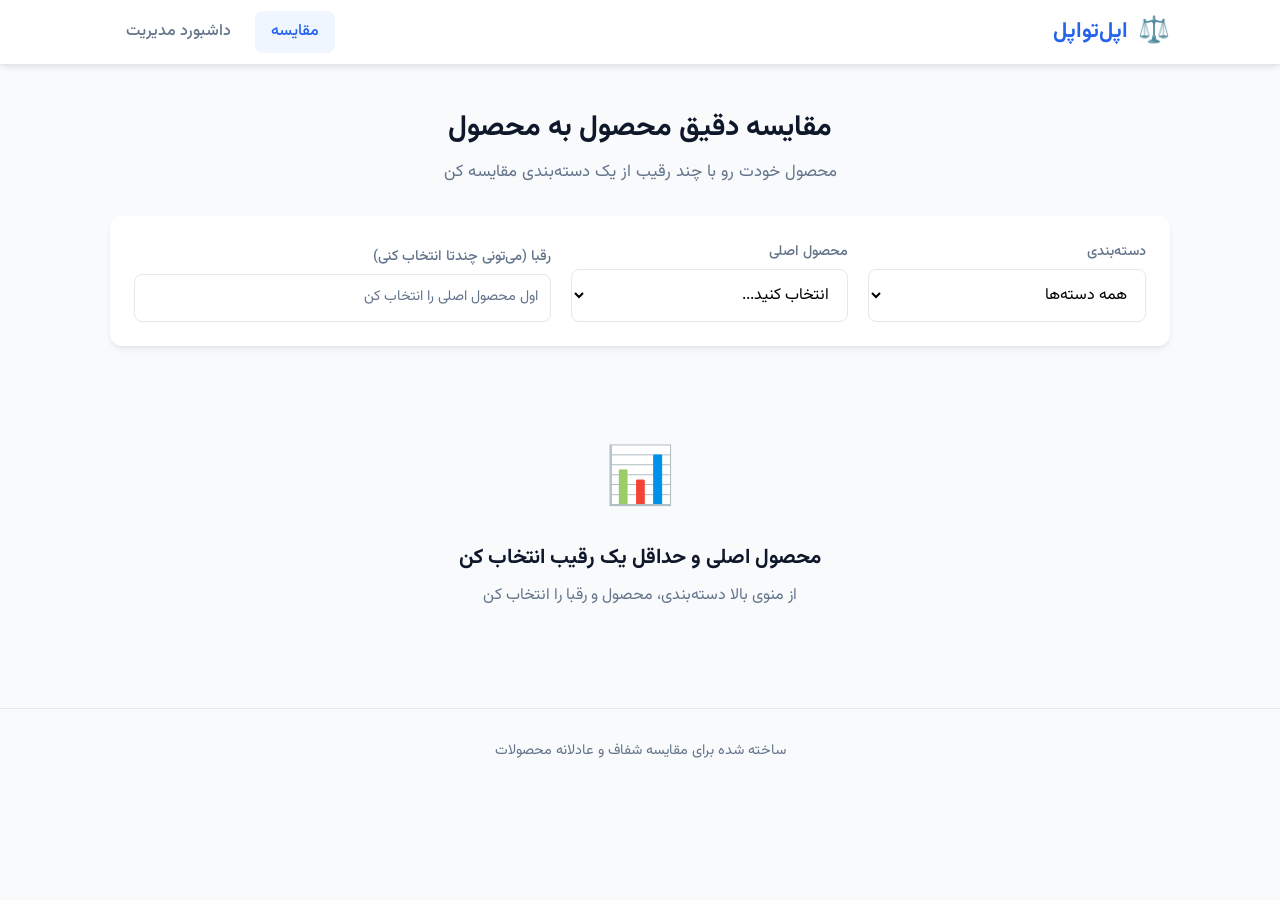
==== index.html @ bdee5540 "Add comparison table styles, login gate, print CSS" ====
<!DOCTYPE html>
<html lang="fa" dir="rtl">
<head>
  <meta charset="UTF-8">
  <meta name="viewport" content="width=device-width, initial-scale=1.0">
  <title>اپل‌تو‌اپل | مقایسه محصول به محصول</title>
  <link rel="stylesheet" href="css/style.css">
  <link rel="stylesheet" href="css/compare.css">
  <link href="https://fonts.googleapis.com/css2?family=Vazirmatn:wght@300;400;500;600;700&display=swap" rel="stylesheet">
</head>
<body>
  <header class="header">
    <div class="container">
      <div class="logo"><span class="logo-icon">⚖️</span><h1>اپل‌تو‌اپل</h1></div>
      <nav>
        <a href="index.html" class="active">مقایسه</a>
        <a href="admin.html">داشبورد مدیریت</a>
      </nav>
    </div>
  </header>
  <main class="container">
    <section class="hero">
      <h2>مقایسه دقیق محصول به محصول</h2>
      <p>محصول خودت رو با چند رقیب از یک دسته‌بندی مقایسه کن</p>
    </section>
    <section class="compare-controls">
      <div class="select-group">
        <label for="categorySelect">دسته‌بندی</label>
        <select id="categorySelect"><option value="">همه دسته‌ها</option></select>
      </div>
      <div class="select-group">
        <label for="productA">محصول اصلی</label>
        <select id="productA"><option value="">انتخاب کنید...</option></select>
      </div>
      <div class="select-group" style="flex:1.5">
        <label>رقبا (می‌تونی چندتا انتخاب کنی)</label>
        <div id="competitorsCheckboxes" class="competitors-box">
          <span class="hint">اول محصول اصلی را انتخاب کن</span>
        </div>
      </div>
    </section>
    <section id="comparisonResult" class="comparison-result hidden"></section>
    <section id="emptyState" class="empty-state">
      <div class="empty-icon">📊</div>
      <h3>محصول اصلی و حداقل یک رقیب انتخاب کن</h3>
      <p>از منوی بالا دسته‌بندی، محصول و رقبا را انتخاب کن</p>
    </section>
  </main>
  <footer class="footer"><div class="container"><p>ساخته شده برای مقایسه شفاف و عادلانه محصولات</p></div></footer>
  <script src="js/digikala.js"></script>
  <script src="js/app-part1.js"></script>
  <script src="js/app-part2.js"></script>
</body>
</html>
---- css/style.css ----
:root {
  --primary: #2563eb;
  --primary-dark: #1d4ed8;
  --success: #16a34a;
  --danger: #dc2626;
  --warning: #d97706;
  --bg: #f8fafc;
  --card: #ffffff;
  --text: #0f172a;
  --text-muted: #64748b;
  --border: #e2e8f0;
  --shadow: 0 4px 6px -1px rgb(0 0 0 / 0.07), 0 2px 4px -2px rgb(0 0 0 / 0.05);
  --radius: 12px;
}

* {
  margin: 0;
  padding: 0;
  box-sizing: border-box;
}

body {
  font-family: 'Vazirmatn', Tahoma, sans-serif;
  background: var(--bg);
  color: var(--text);
  line-height: 1.6;
  min-height: 100vh;
}

.container {
  max-width: 1100px;
  margin: 0 auto;
  padding: 0 20px;
}

/* Header */
.header {
  background: var(--card);
  border-bottom: 1px solid var(--border);
  position: sticky;
  top: 0;
  z-index: 100;
  box-shadow: var(--shadow);
}

.header .container {
  display: flex;
  align-items: center;
  justify-content: space-between;
  height: 64px;
}

.logo {
  display: flex;
  align-items: center;
  gap: 10px;
}

.logo-icon {
  font-size: 1.6rem;
}

.logo h1 {
  font-size: 1.35rem;
  font-weight: 700;
  color: var(--primary);
}

nav {
  display: flex;
  gap: 8px;
}

nav a {
  text-decoration: none;
  color: var(--text-muted);
  padding: 8px 16px;
  border-radius: 8px;
  font-weight: 500;
  transition: all 0.2s;
}

nav a:hover,
nav a.active {
  background: #eff6ff;
  color: var(--primary);
}

/* Hero */
.hero {
  text-align: center;
  padding: 40px 0 30px;
}

.hero h2 {
  font-size: 1.8rem;
  margin-bottom: 8px;
}

.hero p {
  color: var(--text-muted);
  font-size: 1.05rem;
}

/* Compare Controls */
.compare-controls {
  display: flex;
  align-items: flex-end;
  gap: 20px;
  background: var(--card);
  padding: 24px;
  border-radius: var(--radius);
  box-shadow: var(--shadow);
  margin-bottom: 30px;
  flex-wrap: wrap;
  justify-content: center;
}

.select-group {
  flex: 1;
  min-width: 220px;
}

.select-group label {
  display: block;
  font-size: 0.9rem;
  font-weight: 500;
  margin-bottom: 6px;
  color: var(--text-muted);
}

select {
  width: 100%;
  padding: 12px 14px;
  border: 1.5px solid var(--border);
  border-radius: 8px;
  font-family: inherit;
  font-size: 1rem;
  background: white;
  cursor: pointer;
  transition: border-color 0.2s;
}

select:focus {
  outline: none;
  border-color: var(--primary);
}

.vs-badge {
  background: var(--primary);
  color: white;
  font-weight: 700;
  font-size: 0.9rem;
  padding: 10px 16px;
  border-radius: 50px;
  align-self: center;
}

/* Comparison Result */
.comparison-result {
  margin-bottom: 50px;
}

.product-cards {
  display: grid;
  grid-template-columns: 1fr 1fr;
  gap: 20px;
  margin-bottom: 30px;
}

.product-card {
  background: var(--card);
  border-radius: var(--radius);
  box-shadow: var(--shadow);
  overflow: hidden;
  border: 2px solid transparent;
  transition: border-color 0.2s;
}

.product-card.winner {
  border-color: var(--success);
}

.product-card .card-header {
  padding: 20px;
  text-align: center;
  border-bottom: 1px solid var(--border);
  position: relative;
}

.product-card .card-header img {
  width: 140px;
  height: 140px;
  object-fit: contain;
  margin-bottom: 12px;
  background: #f1f5f9;
  border-radius: 8px;
}

.product-card .card-header h3 {
  font-size: 1.15rem;
  margin-bottom: 4px;
}

.product-card .price {
  color: var(--primary);
  font-weight: 700;
  font-size: 1.2rem;
}

.product-card .brand {
  color: var(--text-muted);
  font-size: 0.9rem;
}

.badge-own {
  position: absolute;
  top: 12px;
  right: 12px;
  background: var(--primary);
  color: white;
  font-size: 0.75rem;
  padding: 3px 10px;
  border-radius: 20px;
}

.badge-competitor {
  position: absolute;
  top: 12px;
  right: 12px;
  background: var(--warning);
  color: white;
  font-size: 0.75rem;
  padding: 3px 10px;
  border-radius: 20px;
}

/* Features Table */
.features-table {
  background: var(--card);
  border-radius: var(--radius);
  box-shadow: var(--shadow);
  overflow: hidden;
}

.features-table table {
  width: 100%;
  border-collapse: collapse;
}

.features-table th,
.features-table td {
  padding: 14px 18px;
  text-align: center;
  border-bottom: 1px solid var(--border);
}

.features-table th {
  background: #f1f5f9;
  font-weight: 600;
  font-size: 0.95rem;
}

.features-table td:first-child {
  text-align: right;
  font-weight: 500;
  background: #f8fafc;
  width: 30%;
}

.features-table tr:last-child td {
  border-bottom: none;
}

.features-table .better {
  background: #dcfce7;
  color: var(--success);
  font-weight: 600;
}

.features-table .worse {
  background: #fee2e2;
  color: var(--danger);
}

.features-table .equal {
  background: #f1f5f9;
}

.digikala-link {
  display: inline-block;
  margin-top: 10px;
  font-size: 0.85rem;
  color: var(--primary);
  text-decoration: none;
}

.digikala-link:hover {
  text-decoration: underline;
}

/* Empty State */
.empty-state {
  text-align: center;
  padding: 60px 20px;
  color: var(--text-muted);
}

.empty-icon {
  font-size: 3.5rem;
  margin-bottom: 16px;
}

.empty-state h3 {
  font-size: 1.3rem;
  color: var(--text);
  margin-bottom: 8px;
}

.hidden {
  display: none !important;
}

/* Footer */
.footer {
  text-align: center;
  padding: 30px 0;
  color: var(--text-muted);
  font-size: 0.9rem;
  border-top: 1px solid var(--border);
  margin-top: 40px;
}

/* Admin Page */
.admin-header {
  display: flex;
  justify-content: space-between;
  align-items: center;
  margin: 30px 0 20px;
  flex-wrap: wrap;
  gap: 12px;
}

.admin-header h2 {
  font-size: 1.5rem;
}

.btn {
  display: inline-flex;
  align-items: center;
  gap: 6px;
  padding: 10px 18px;
  border: none;
  border-radius: 8px;
  font-family: inherit;
  font-size: 0.95rem;
  font-weight: 500;
  cursor: pointer;
  transition: all 0.2s;
  text-decoration: none;
}

.btn-primary {
  background: var(--primary);
  color: white;
}

.btn-primary:hover {
  background: var(--primary-dark);
}

.btn-success {
  background: var(--success);
  color: white;
}

.btn-danger {
  background: var(--danger);
  color: white;
}

.btn-outline {
  background: white;
  border: 1.5px solid var(--border);
  color: var(--text);
}

.btn-outline:hover {
  border-color: var(--primary);
  color: var(--primary);
}

.btn-sm {
  padding: 6px 12px;
  font-size: 0.85rem;
}

/* Product List */
.product-list {
  display: grid;
  gap: 16px;
}

.product-item {
  background: var(--card);
  border-radius: var(--radius);
  box-shadow: var(--shadow);
  padding: 20px;
  display: flex;
  align-items: center;
  gap: 20px;
  flex-wrap: wrap;
}

.product-item img {
  width: 80px;
  height: 80px;
  object-fit: contain;
  background: #f1f5f9;
  border-radius: 8px;
}

.product-item .info {
  flex: 1;
  min-width: 200px;
}

.product-item .info h3 {
  font-size: 1.1rem;
  margin-bottom: 4px;
}

.product-item .info .meta {
  color: var(--text-muted);
  font-size: 0.9rem;
}

.product-item .actions {
  display: flex;
  gap: 8px;
  flex-wrap: wrap;
}

/* Modal */
.modal-overlay {
  position: fixed;
  inset: 0;
  background: rgba(15, 23, 42, 0.5);
  display: flex;
  align-items: center;
  justify-content: center;
  z-index: 200;
  padding: 20px;
  opacity: 0;
  visibility: hidden;
  transition: all 0.25s;
}

.modal-overlay.open {
  opacity: 1;
  visibility: visible;
}

.modal {
  background: var(--card);
  border-radius: var(--radius);
  width: 100%;
  max-width: 640px;
  max-height: 90vh;
  overflow-y: auto;
  box-shadow: 0 20px 40px rgba(0,0,0,0.15);
  transform: translateY(20px);
  transition: transform 0.25s;
}

.modal-overlay.open .modal {
  transform: translateY(0);
}

.modal-header {
  display: flex;
  justify-content: space-between;
  align-items: center;
  padding: 18px 24px;
  border-bottom: 1px solid var(--border);
}

.modal-header h3 {
  font-size: 1.2rem;
}

.modal-close {
  background: none;
  border: none;
  font-size: 1.5rem;
  cursor: pointer;
  color: var(--text-muted);
  line-height: 1;
}

.modal-body {
  padding: 24px;
}

.form-group {
  margin-bottom: 18px;
}

.form-group label {
  display: block;
  font-weight: 500;
  margin-bottom: 6px;
  font-size: 0.9rem;
}

.form-group input,
.form-group textarea,
.form-group select {
  width: 100%;
  padding: 10px 14px;
  border: 1.5px solid var(--border);
  border-radius: 8px;
  font-family: inherit;
  font-size: 0.95rem;
  transition: border-color 0.2s;
}

.form-group input:focus,
.form-group textarea:focus {
  outline: none;
  border-color: var(--primary);
}

.form-row {
  display: grid;
  grid-template-columns: 1fr 1fr;
  gap: 16px;
}

.features-editor {
  border: 1.5px solid var(--border);
  border-radius: 8px;
  padding: 12px;
  background: #f8fafc;
}

.feature-row {
  display: flex;
  gap: 8px;
  margin-bottom: 8px;
  align-items: center;
}

.feature-row input {
  flex: 1;
  padding: 8px 12px;
  border: 1px solid var(--border);
  border-radius: 6px;
  font-family: inherit;
}

.feature-row .btn-remove {
  background: #fee2e2;
  color: var(--danger);
  border: none;
  width: 36px;
  height: 36px;
  border-radius: 6px;
  cursor: pointer;
  font-size: 1.1rem;
}

.modal-footer {
  padding: 16px 24px;
  border-top: 1px solid var(--border);
  display: flex;
  justify-content: flex-end;
  gap: 10px;
}

/* Toast */
.toast {
  position: fixed;
  bottom: 30px;
  left: 50%;
  transform: translateX(-50%) translateY(100px);
  background: #0f172a;
  color: white;
  padding: 14px 24px;
  border-radius: 10px;
  font-size: 0.95rem;
  z-index: 300;
  opacity: 0;
  transition: all 0.3s;
  box-shadow: 0 10px 25px rgba(0,0,0,0.2);
}

.toast.show {
  transform: translateX(-50%) translateY(0);
  opacity: 1;
}

.toast.success {
  background: var(--success);
}

.toast.error {
  background: var(--danger);
}

/* Export / Import box */
.export-box {
  background: #eff6ff;
  border: 1.5px dashed var(--primary);
  border-radius: var(--radius);
  padding: 20px;
  margin-bottom: 24px;
  text-align: center;
}

.export-box p {
  margin-bottom: 12px;
  color: var(--text-muted);
  font-size: 0.95rem;
}

.export-actions {
  display: flex;
  gap: 10px;
  justify-content: center;
  flex-wrap: wrap;
}

/* Responsive */
@media (max-width: 700px) {
  .product-cards {
    grid-template-columns: 1fr;
  }

  .compare-controls {
    flex-direction: column;
    align-items: stretch;
  }

  .vs-badge {
    align-self: center;
  }

  .form-row {
    grid-template-columns: 1fr;
  }

  .product-item {
    flex-direction: column;
    text-align: center;
  }

  .product-item .actions {
    justify-content: center;
  }
}

/* Competitors multi-select box */
.competitors-box {
  background: white;
  border: 1.5px solid var(--border);
  border-radius: 8px;
  padding: 10px 12px;
  min-height: 48px;
  max-height: 160px;
  overflow-y: auto;
  display: flex;
  flex-wrap: wrap;
  gap: 8px;
  align-items: flex-start;
}

.competitors-box .hint {
  color: var(--text-muted);
  font-size: 0.9rem;
}

.competitor-chip {
  display: inline-flex;
  align-items: center;
  gap: 6px;
  background: #f1f5f9;
  border: 1px solid var(--border);
  border-radius: 20px;
  padding: 5px 12px;
  font-size: 0.85rem;
  cursor: pointer;
  transition: all 0.15s;
  user-select: none;
}

.competitor-chip:hover {
  border-color: var(--primary);
}

.competitor-chip.selected {
  background: #dbeafe;
  border-color: var(--primary);
  color: var(--primary);
  font-weight: 500;
}

.competitor-chip input {
  display: none;
}

/* Multi-column comparison */
.product-cards.multi {
  display: grid;
  gap: 16px;
}

.product-cards.multi.cols-2 { grid-template-columns: repeat(2, 1fr); }
.product-cards.multi.cols-3 { grid-template-columns: repeat(3, 1fr); }
.product-cards.multi.cols-4 { grid-template-columns: repeat(4, 1fr); }

@media (max-width: 900px) {
  .product-cards.multi.cols-3,
  .product-cards.multi.cols-4 {
    grid-template-columns: repeat(2, 1fr);
  }
}

@media (max-width: 600px) {
  .product-cards.multi {
    grid-template-columns: 1fr !important;
  }
}

.features-table th:first-child,
.features-table td:first-child {
  position: sticky;
  right: 0;
  z-index: 1;
}

.category-badge {
  display: inline-block;
  background: #f1f5f9;
  color: var(--text-muted);
  font-size: 0.75rem;
  padding: 2px 8px;
  border-radius: 12px;
  margin-top: 4px;
}
---- css/compare.css ----
/* Comparison aligned table */
.compare-toolbar{display:flex;gap:10px;flex-wrap:wrap;margin-bottom:16px}
.compare-table-wrap{overflow-x:auto;border-radius:12px;border:1px solid var(--border,#e5e7eb);background:#fff}
.compare-table{width:100%;border-collapse:collapse;min-width:640px}
.compare-table th,.compare-table td{border:1px solid var(--border,#e5e7eb);padding:10px 12px;vertical-align:top;text-align:center}
.compare-table th.feat-col,.compare-table td.feat-col{text-align:right;background:#f8fafc;font-weight:600;width:140px;min-width:120px;position:sticky;right:0;z-index:2}
.compare-table thead th.product-col{background:#fff;min-width:160px;max-width:220px}
.cmp-head{display:flex;flex-direction:column;align-items:center;gap:6px}
.cmp-img{width:100px;height:100px;object-fit:contain;border-radius:8px;background:#f9fafb}
.cmp-name{font-size:.9rem;font-weight:600;line-height:1.4}
.cmp-brand{font-size:.8rem;color:var(--text-muted,#6b7280)}
.cmp-price{font-size:1rem;font-weight:700;color:var(--primary,#2563eb)}
.cmp-updated{font-size:.72rem;color:var(--text-muted,#6b7280)}
.cmp-link{font-size:.75rem;color:var(--primary,#2563eb);text-decoration:none}
.btn-history{border:1px solid var(--border,#e5e7eb);background:#f8fafc;border-radius:6px;padding:4px 8px;font-size:.75rem;cursor:pointer;font-family:inherit}
.btn-history:hover{background:#eef2ff}
.compare-table td.better{background:#ecfdf5;color:#065f46}
.compare-table td.worse{background:#fef2f2;color:#991b1b}
.compare-table td.equal{background:#fff}
.price-history-list{list-style:none;padding:0;margin:0}
.price-history-list li{display:flex;justify-content:space-between;padding:6px 0;border-bottom:1px solid #f1f5f9;font-size:.9rem}
.ai-box{margin-top:20px;padding:16px;border-radius:12px;border:1px solid #c7d2fe;background:#eef2ff}
.ai-box.hidden{display:none}
.ai-box-header{display:flex;justify-content:space-between;align-items:center;margin-bottom:10px}
.ai-text{white-space:pre-wrap;font-family:inherit;font-size:.9rem;line-height:1.7;background:#fff;padding:12px;border-radius:8px;max-height:360px;overflow:auto}
.ai-hint{font-size:.8rem;color:var(--text-muted,#6b7280);margin-top:8px}
.login-gate{max-width:380px;margin:60px auto;padding:28px;border-radius:16px;border:1px solid var(--border,#e5e7eb);background:#fff;box-shadow:0 8px 30px rgba(0,0,0,.06)}
.login-gate h2{margin:0 0 8px}
.login-gate p{color:var(--text-muted);font-size:.9rem;margin-bottom:16px}
.login-gate input{width:100%;padding:10px 12px;border-radius:8px;border:1px solid var(--border,#e5e7eb);font-family:inherit;font-size:1rem;margin-bottom:12px}
.login-error{color:#b91c1c;font-size:.85rem;margin-bottom:8px}
@media print{
.header,.footer,.compare-controls,.hero,.compare-toolbar,.btn-history,.cmp-link,nav,.ai-hint,#btnCopyAi{display:none!important}
.compare-table-wrap{border:none;overflow:visible}
.compare-table{min-width:0}
body{background:#fff}
}
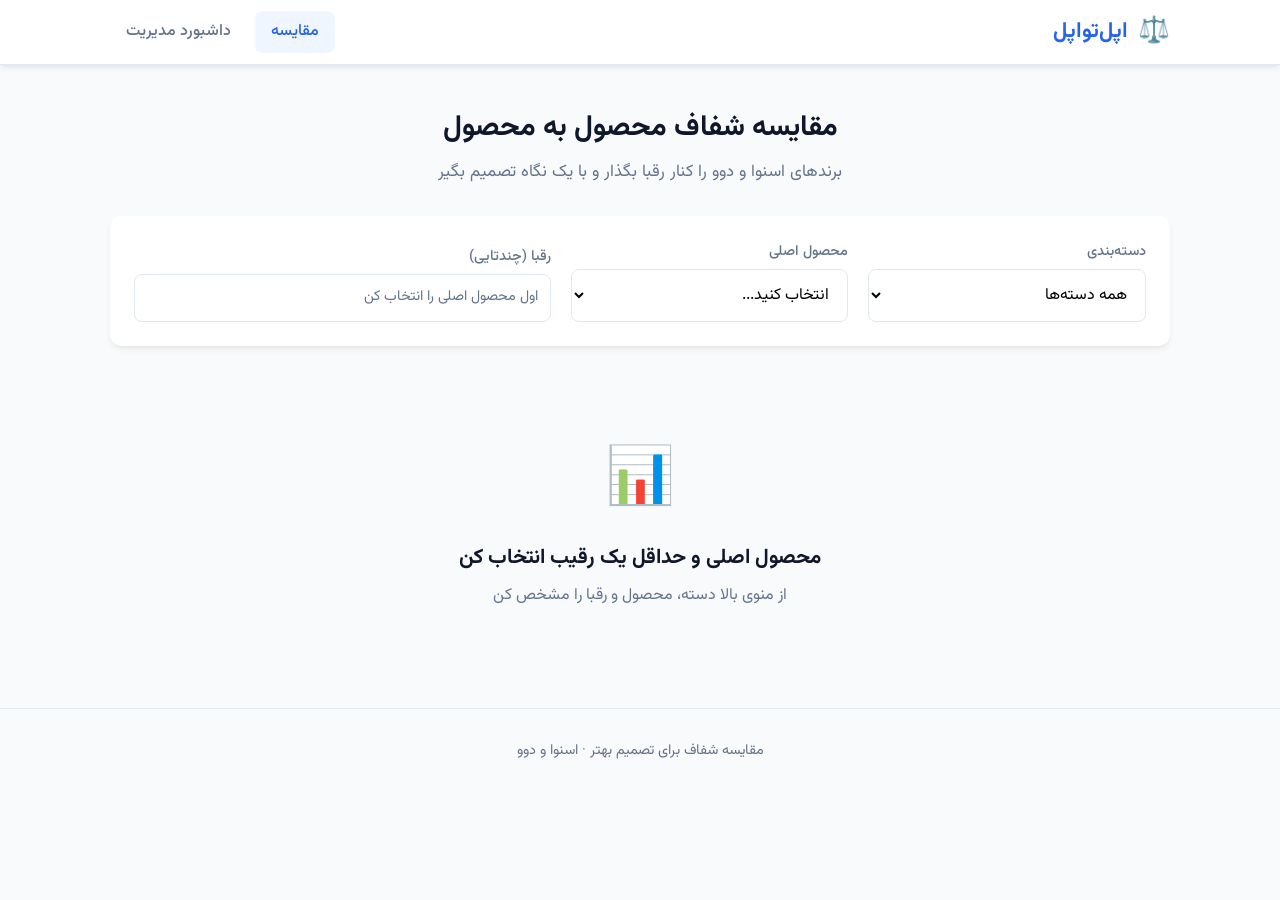
==== commit 0ffd2040: "UI/UX overhaul: remove X, equal columns, responsive, local brand supervisor for Snowa/Daewoo" ====
--- a/index.html
+++ b/index.html
@@ -20,8 +20,8 @@
   </header>
   <main class="container">
     <section class="hero">
-      <h2>مقایسه دقیق محصول به محصول</h2>
-      <p>محصول خودت رو با چند رقیب از یک دسته‌بندی مقایسه کن</p>
+      <h2>مقایسه شفاف محصول به محصول</h2>
+      <p>برندهای اسنوا و دوو را کنار رقبا بگذار و با یک نگاه تصمیم بگیر</p>
     </section>
     <section class="compare-controls">
       <div class="select-group">
@@ -33,7 +33,7 @@
         <select id="productA"><option value="">انتخاب کنید...</option></select>
       </div>
       <div class="select-group" style="flex:1.5">
-        <label>رقبا (می‌تونی چندتا انتخاب کنی)</label>
+        <label>رقبا (چندتایی)</label>
         <div id="competitorsCheckboxes" class="competitors-box">
           <span class="hint">اول محصول اصلی را انتخاب کن</span>
         </div>
@@ -43,12 +43,13 @@
     <section id="emptyState" class="empty-state">
       <div class="empty-icon">📊</div>
       <h3>محصول اصلی و حداقل یک رقیب انتخاب کن</h3>
-      <p>از منوی بالا دسته‌بندی، محصول و رقبا را انتخاب کن</p>
+      <p>از منوی بالا دسته، محصول و رقبا را مشخص کن</p>
     </section>
   </main>
-  <footer class="footer"><div class="container"><p>ساخته شده برای مقایسه شفاف و عادلانه محصولات</p></div></footer>
+  <footer class="footer"><div class="container"><p>مقایسه شفاف برای تصمیم بهتر · اسنوا و دوو</p></div></footer>
   <script src="js/digikala.js"></script>
   <script src="js/app-part1.js"></script>
+  <script src="js/ai.js"></script>
   <script src="js/app-part2.js"></script>
 </body>
 </html>
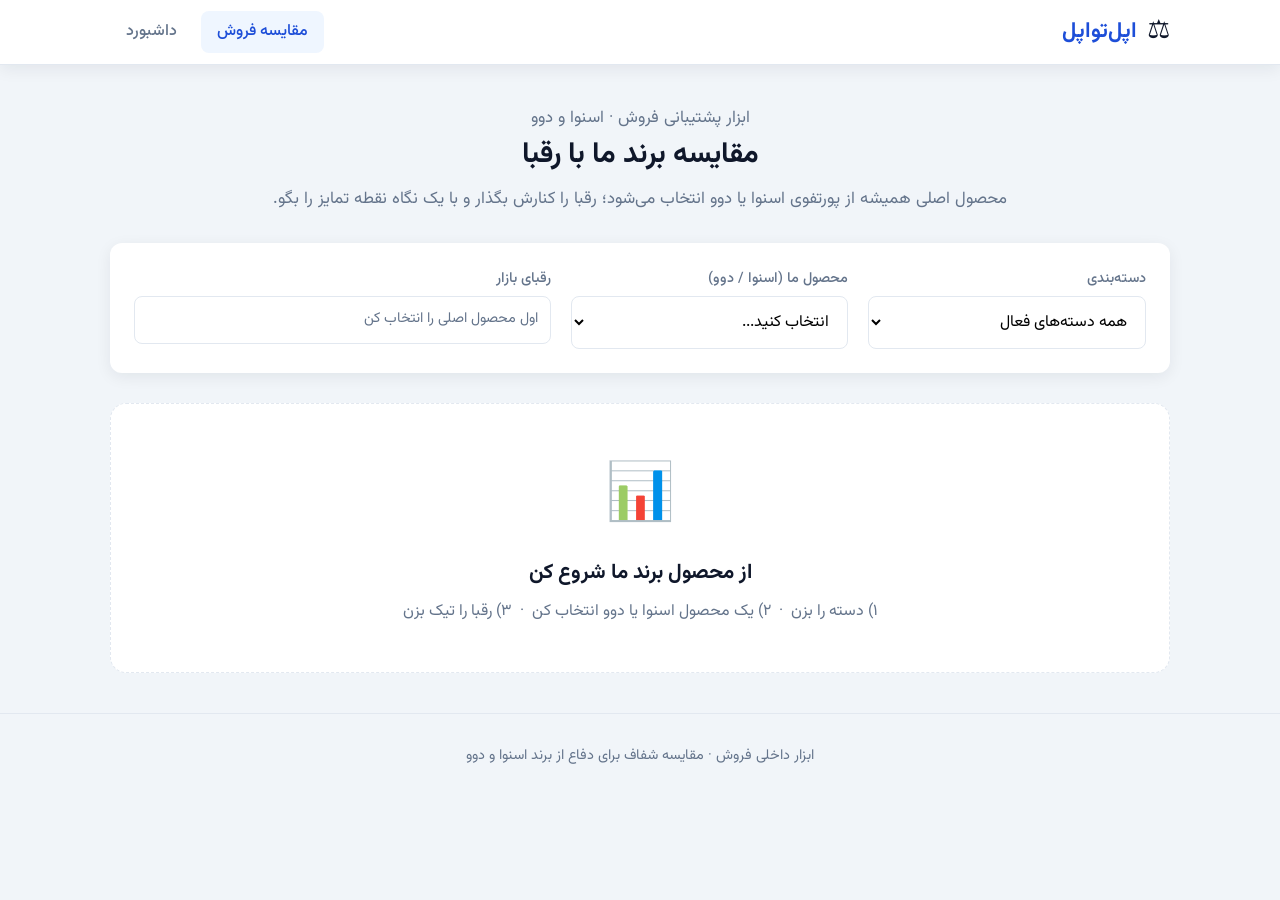
==== commit 19df6e9e: "Business path: own brands only as main, battle sales view, price freshness KPI" ====
--- a/index.html
+++ b/index.html
@@ -3,50 +3,58 @@
 <head>
   <meta charset="UTF-8">
   <meta name="viewport" content="width=device-width, initial-scale=1.0">
-  <title>اپل‌تو‌اپل | مقایسه محصول به محصول</title>
+  <title>اپل‌تو‌اپل | ابزار فروش اسنوا و دوو</title>
   <link rel="stylesheet" href="css/style.css">
   <link rel="stylesheet" href="css/compare.css">
-  <link href="https://fonts.googleapis.com/css2?family=Vazirmatn:wght@300;400;500;600;700&display=swap" rel="stylesheet">
+  <link href="https://fonts.googleapis.com/css2?family=Vazirmatn:wght@300;400;500;600;700;800&display=swap" rel="stylesheet">
 </head>
 <body>
   <header class="header">
     <div class="container">
       <div class="logo"><span class="logo-icon">⚖️</span><h1>اپل‌تو‌اپل</h1></div>
       <nav>
-        <a href="index.html" class="active">مقایسه</a>
-        <a href="admin.html">داشبورد مدیریت</a>
+        <a href="index.html" class="active">مقایسه فروش</a>
+        <a href="admin.html">داشبورد</a>
       </nav>
     </div>
   </header>
   <main class="container">
-    <section class="hero">
-      <h2>مقایسه شفاف محصول به محصول</h2>
-      <p>برندهای اسنوا و دوو را کنار رقبا بگذار و با یک نگاه تصمیم بگیر</p>
+    <section class="hero hero-sales">
+      <p class="hero-eyebrow">ابزار پشتیبانی فروش · اسنوا و دوو</p>
+      <h2>مقایسه برند ما با رقبا</h2>
+      <p>محصول اصلی همیشه از پورتفوی اسنوا یا دوو انتخاب می‌شود؛ رقبا را کنارش بگذار و با یک نگاه نقطه تمایز را بگو.</p>
     </section>
+
+    <div id="freshnessBar" class="freshness-bar" hidden>
+      <span id="freshnessText">آخرین به‌روزرسانی قیمت: —</span>
+      <span class="freshness-hint">قبل از جلسه فروش، از داشبورد قیمت‌ها را تازه کنید.</span>
+    </div>
+
     <section class="compare-controls">
       <div class="select-group">
         <label for="categorySelect">دسته‌بندی</label>
-        <select id="categorySelect"><option value="">همه دسته‌ها</option></select>
+        <select id="categorySelect"><option value="">همه دسته‌های فعال</option></select>
       </div>
       <div class="select-group">
-        <label for="productA">محصول اصلی</label>
+        <label for="productA">محصول ما (اسنوا / دوو)</label>
         <select id="productA"><option value="">انتخاب کنید...</option></select>
       </div>
       <div class="select-group" style="flex:1.5">
-        <label>رقبا (چندتایی)</label>
+        <label>رقبای بازار <span id="compCountBadge" class="comp-count" hidden></span></label>
         <div id="competitorsCheckboxes" class="competitors-box">
-          <span class="hint">اول محصول اصلی را انتخاب کن</span>
+          <span class="hint">اول محصول ما را انتخاب کن</span>
         </div>
       </div>
     </section>
+
     <section id="comparisonResult" class="comparison-result hidden"></section>
     <section id="emptyState" class="empty-state">
       <div class="empty-icon">📊</div>
-      <h3>محصول اصلی و حداقل یک رقیب انتخاب کن</h3>
-      <p>از منوی بالا دسته، محصول و رقبا را مشخص کن</p>
+      <h3>از محصول برند ما شروع کن</h3>
+      <p>۱) دسته را بزن &nbsp;·&nbsp; ۲) یک محصول اسنوا یا دوو انتخاب کن &nbsp;·&nbsp; ۳) رقبا را تیک بزن</p>
     </section>
   </main>
-  <footer class="footer"><div class="container"><p>مقایسه شفاف برای تصمیم بهتر · اسنوا و دوو</p></div></footer>
+  <footer class="footer"><div class="container"><p>ابزار داخلی فروش · مقایسه شفاف برای دفاع از برند اسنوا و دوو</p></div></footer>
   <script src="js/digikala.js"></script>
   <script src="js/app-part1.js"></script>
   <script src="js/ai.js"></script>
--- a/css/style.css
+++ b/css/style.css
@@ -1,750 +1,480 @@
 :root {
-  --primary: #2563eb;
-  --primary-dark: #1d4ed8;
-  --success: #16a34a;
+  /* Brand */
+  --primary: #1d4ed8;
+  --primary-dark: #1e3a8a;
+  --primary-soft: #eff6ff;
+  --accent: #0d9488;
+  --success: #059669;
   --danger: #dc2626;
   --warning: #d97706;
-  --bg: #f8fafc;
+
+  /* Surfaces */
+  --bg: #f1f5f9;
+  --bg-elevated: #ffffff;
   --card: #ffffff;
   --text: #0f172a;
+  --text-secondary: #334155;
   --text-muted: #64748b;
   --border: #e2e8f0;
-  --shadow: 0 4px 6px -1px rgb(0 0 0 / 0.07), 0 2px 4px -2px rgb(0 0 0 / 0.05);
+  --border-strong: #cbd5e1;
+
+  /* Elevation */
+  --shadow-sm: 0 1px 2px rgb(15 23 42 / 0.05);
+  --shadow: 0 4px 16px rgb(15 23 42 / 0.07);
+  --shadow-lg: 0 20px 50px rgb(15 23 42 / 0.12);
+
+  /* Shape & type */
+  --radius-sm: 8px;
   --radius: 12px;
-}
-
-* {
-  margin: 0;
-  padding: 0;
-  box-sizing: border-box;
-}
+  --radius-lg: 16px;
+  --radius-xl: 20px;
+  --font: 'Vazirmatn', Tahoma, system-ui, sans-serif;
+
+  /* Spacing scale */
+  --space-1: 4px;
+  --space-2: 8px;
+  --space-3: 12px;
+  --space-4: 16px;
+  --space-5: 24px;
+  --space-6: 32px;
+  --space-7: 48px;
+}
+
+* { margin: 0; padding: 0; box-sizing: border-box; }
 
 body {
-  font-family: 'Vazirmatn', Tahoma, sans-serif;
+  font-family: var(--font);
   background: var(--bg);
   color: var(--text);
   line-height: 1.6;
   min-height: 100vh;
 }
 
-.container {
-  max-width: 1100px;
-  margin: 0 auto;
-  padding: 0 20px;
-}
-
-/* Header */
+.container { max-width: 1100px; margin: 0 auto; padding: 0 20px; }
+@media (min-width: 1400px) { .container { max-width: 1280px; } }
+
 .header {
   background: var(--card);
   border-bottom: 1px solid var(--border);
-  position: sticky;
-  top: 0;
-  z-index: 100;
+  position: sticky; top: 0; z-index: 100;
   box-shadow: var(--shadow);
 }
-
 .header .container {
-  display: flex;
+  display: flex; align-items: center; justify-content: space-between; height: 64px;
+}
+.logo { display: flex; align-items: center; gap: 10px; }
+.logo-icon { font-size: 1.6rem; }
+.logo h1 { font-size: 1.35rem; font-weight: 700; color: var(--primary); }
+nav { display: flex; gap: 8px; }
+nav a {
+  text-decoration: none; color: var(--text-muted);
+  padding: 8px 16px; border-radius: 8px; font-weight: 500; transition: all 0.2s;
+}
+nav a:hover, nav a.active { background: #eff6ff; color: var(--primary); }
+
+.hero { text-align: center; padding: 40px 0 30px; }
+.hero h2 { font-size: 1.8rem; margin-bottom: 8px; }
+.hero p { color: var(--text-muted); font-size: 1.05rem; }
+
+.compare-controls {
+  display: flex; align-items: flex-end; gap: 20px;
+  background: var(--card); padding: 24px; border-radius: var(--radius);
+  box-shadow: var(--shadow); margin-bottom: 30px; flex-wrap: wrap; justify-content: center;
+}
+.select-group { flex: 1; min-width: 220px; }
+.select-group label {
+  display: block; font-size: 0.9rem; font-weight: 500; margin-bottom: 6px; color: var(--text-muted);
+}
+select {
+  width: 100%; padding: 12px 14px; border: 1.5px solid var(--border);
+  border-radius: 8px; font-family: inherit; font-size: 1rem; background: white; cursor: pointer;
+}
+select:focus { outline: none; border-color: var(--primary); }
+
+.comparison-result { margin-bottom: 50px; }
+.empty-state {
+  text-align: center; padding: 48px 20px; color: var(--text-muted);
+  background: #fff; border: 1px dashed var(--border); border-radius: 16px; margin-bottom: 40px;
+}
+.empty-icon { font-size: 3.5rem; margin-bottom: 16px; }
+.empty-state h3 { font-size: 1.3rem; color: var(--text); margin-bottom: 8px; }
+.hidden { display: none !important; }
+.footer {
+  text-align: center; padding: 30px 0; color: var(--text-muted); font-size: 0.9rem;
+  border-top: 1px solid var(--border); margin-top: 40px;
+}
+
+.admin-header {
+  display: flex; justify-content: space-between; align-items: center;
+  margin: 30px 0 20px; flex-wrap: wrap; gap: 12px;
+}
+.admin-header h2 { font-size: 1.5rem; }
+
+.btn {
+  display: inline-flex; align-items: center; gap: 6px; padding: 10px 18px;
+  border: none; border-radius: 8px; font-family: inherit; font-size: 0.95rem;
+  font-weight: 500; cursor: pointer; transition: all 0.2s; text-decoration: none;
+}
+.btn-primary { background: var(--primary); color: white; }
+.btn-primary:hover { background: var(--primary-dark); }
+.btn-success { background: var(--success); color: white; }
+.btn-danger { background: var(--danger); color: white; }
+.btn-outline { background: white; border: 1.5px solid var(--border); color: var(--text); }
+.btn-outline:hover { border-color: var(--primary); color: var(--primary); }
+.btn-sm { padding: 6px 12px; font-size: 0.85rem; }
+
+.product-list { display: grid; gap: 16px; }
+.product-item {
+  background: var(--card); border-radius: var(--radius); box-shadow: var(--shadow);
+  padding: 20px; display: flex; align-items: center; gap: 20px; flex-wrap: wrap;
+}
+.product-item img {
+  width: 80px; height: 80px; object-fit: contain; background: #f1f5f9; border-radius: 8px;
+}
+.product-item .info { flex: 1; min-width: 200px; }
+.product-item .info h3 { font-size: 1.1rem; margin-bottom: 4px; }
+.product-item .info .meta { color: var(--text-muted); font-size: 0.9rem; }
+.product-item .actions { display: flex; gap: 8px; flex-wrap: wrap; }
+
+.modal-overlay {
+  position: fixed; inset: 0; background: rgba(15, 23, 42, 0.5);
+  display: flex; align-items: center; justify-content: center; z-index: 200;
+  padding: 20px; opacity: 0; visibility: hidden; transition: all 0.25s;
+}
+.modal-overlay.open { opacity: 1; visibility: visible; }
+.modal {
+  background: var(--card); border-radius: var(--radius); width: 100%; max-width: 640px;
+  max-height: 90vh; overflow-y: auto; box-shadow: 0 20px 40px rgba(0,0,0,0.15);
+  transform: translateY(20px); transition: transform 0.25s;
+}
+.modal-overlay.open .modal { transform: translateY(0); }
+.modal-header {
+  display: flex; justify-content: space-between; align-items: center;
+  padding: 18px 24px; border-bottom: 1px solid var(--border);
+}
+.modal-header h3 { font-size: 1.2rem; }
+.modal-close {
+  background: none; border: none; font-size: 1.5rem; cursor: pointer; color: var(--text-muted); line-height: 1;
+}
+.modal-body { padding: 24px; }
+.form-group { margin-bottom: 18px; }
+.form-group label { display: block; font-weight: 500; margin-bottom: 6px; font-size: 0.9rem; }
+.form-group input, .form-group textarea, .form-group select {
+  width: 100%; padding: 10px 14px; border: 1.5px solid var(--border);
+  border-radius: 8px; font-family: inherit; font-size: 0.95rem;
+}
+.form-group input:focus, .form-group textarea:focus { outline: none; border-color: var(--primary); }
+.form-row { display: grid; grid-template-columns: 1fr 1fr; gap: 16px; }
+.features-editor {
+  border: 1.5px solid var(--border); border-radius: 8px; padding: 12px; background: #f8fafc;
+}
+.feature-row { display: flex; gap: 8px; margin-bottom: 8px; align-items: center; }
+.feature-row input {
+  flex: 1; padding: 8px 12px; border: 1px solid var(--border); border-radius: 6px; font-family: inherit;
+}
+.feature-row .btn-remove {
+  background: #fee2e2; color: var(--danger); border: none; width: 36px; height: 36px;
+  border-radius: 6px; cursor: pointer; font-size: 1.1rem;
+}
+.modal-footer {
+  padding: 16px 24px; border-top: 1px solid var(--border);
+  display: flex; justify-content: flex-end; gap: 10px;
+}
+
+.toast {
+  position: fixed; bottom: 30px; left: 50%; transform: translateX(-50%) translateY(100px);
+  background: #0f172a; color: white; padding: 14px 24px; border-radius: 10px;
+  font-size: 0.95rem; z-index: 300; opacity: 0; transition: all 0.3s;
+  box-shadow: 0 10px 25px rgba(0,0,0,0.2);
+}
+.toast.show { transform: translateX(-50%) translateY(0); opacity: 1; }
+.toast.success { background: var(--success); }
+.toast.error { background: var(--danger); }
+
+.export-box {
+  background: #eff6ff; border: 1.5px dashed var(--primary); border-radius: var(--radius);
+  padding: 20px; margin-bottom: 24px; text-align: center;
+}
+.export-box p { margin-bottom: 12px; color: var(--text-muted); font-size: 0.95rem; }
+.export-actions { display: flex; gap: 10px; justify-content: center; flex-wrap: wrap; }
+
+.competitors-box {
+  background: white; border: 1.5px solid var(--border); border-radius: 8px;
+  padding: 10px 12px; min-height: 48px; max-height: 160px; overflow-y: auto;
+  display: flex; flex-wrap: wrap; gap: 8px; align-items: flex-start;
+}
+.competitors-box .hint { color: var(--text-muted); font-size: 0.9rem; }
+.competitor-chip {
+  display: inline-flex; align-items: center; gap: 6px; background: #f1f5f9;
+  border: 1px solid var(--border); border-radius: 20px; padding: 5px 12px;
+  font-size: 0.85rem; cursor: pointer; transition: all 0.15s; user-select: none;
+}
+.competitor-chip:hover { border-color: var(--primary); }
+.competitor-chip.selected {
+  background: #dbeafe; border-color: var(--primary); color: var(--primary); font-weight: 500;
+}
+.competitor-chip input { display: none; }
+
+.category-manager {
+  background: var(--card); border-radius: var(--radius); box-shadow: var(--shadow);
+  padding: 18px 20px; margin-bottom: 24px; border: 1px solid var(--border);
+}
+.cat-manager-header {
+  display: flex; justify-content: space-between; align-items: center;
+  gap: 12px; flex-wrap: wrap; margin-bottom: 6px;
+}
+.cat-manager-header h3 { font-size: 1.1rem; margin: 0; }
+.cat-manager-hint { font-size: 0.85rem; color: var(--text-muted); margin-bottom: 14px; }
+.category-list { display: flex; flex-direction: column; gap: 8px; }
+.category-row {
+  display: flex; justify-content: space-between; align-items: center;
+  gap: 12px; flex-wrap: wrap; padding: 10px 12px; background: #f8fafc;
+  border: 1px solid var(--border); border-radius: 10px;
+}
+.category-row-info { display: flex; align-items: center; gap: 10px; flex-wrap: wrap; }
+.category-row-name { font-weight: 600; }
+.category-row-count {
+  font-size: 0.8rem; color: var(--text-muted); background: #e2e8f0;
+  padding: 2px 8px; border-radius: 999px;
+}
+.category-row-actions { display: flex; gap: 8px; flex-wrap: wrap; }
+.category-row.is-disabled {
+  opacity: 0.72; background: #f1f5f9; border-style: dashed;
+}
+.category-row-badge {
+  font-size: 0.72rem; padding: 2px 8px; border-radius: 999px;
+  background: #fee2e2; color: #991b1b; font-weight: 600;
+}
+.category-row-badge.active { background: #dcfce7; color: #166534; }
+
+@media (max-width: 700px) {
+  .compare-controls { flex-direction: column; align-items: stretch; }
+  .form-row { grid-template-columns: 1fr; }
+  .product-item { flex-direction: column; text-align: center; }
+  .product-item .actions { justify-content: center; }
+}
+
+/* ========== P0: Design tokens helpers ========== */
+.btn-block { width: 100%; justify-content: center; }
+.btn-lg { padding: 14px 20px; font-size: 1rem; font-weight: 600; border-radius: var(--radius); }
+.btn-ghost {
+  background: transparent;
+  border: 1px solid transparent;
+  color: var(--text-muted);
+}
+.btn-ghost:hover {
+  background: var(--primary-soft);
+  color: var(--primary);
+}
+.btn:disabled {
+  opacity: 0.65;
+  cursor: not-allowed;
+}
+
+.inline-field {
+  display: flex;
+  gap: 8px;
   align-items: center;
-  justify-content: space-between;
-  height: 64px;
-}
-
-.logo {
-  display: flex;
+}
+.inline-field select,
+.inline-field input { flex: 1; }
+
+.admin-lead {
+  margin: 4px 0 0;
+  font-size: 0.9rem;
+  color: var(--text-muted);
+  font-weight: 400;
+}
+.admin-header-actions {
+  display: flex;
+  gap: 8px;
+  flex-wrap: wrap;
   align-items: center;
-  gap: 10px;
-}
-
-.logo-icon {
-  font-size: 1.6rem;
-}
-
-.logo h1 {
-  font-size: 1.35rem;
-  font-weight: 700;
-  color: var(--primary);
-}
-
-nav {
-  display: flex;
-  gap: 8px;
-}
-
-nav a {
+}
+
+/* ========== P0: Admin lock — hide chrome before login ========== */
+body.admin-locked .admin-header-nav {
+  display: none !important;
+}
+body.admin-locked {
+  overflow: hidden;
+}
+body.admin-authed .login-screen {
+  display: none !important;
+}
+
+/* ========== P0: Login screen ========== */
+.login-screen {
+  position: relative;
+  min-height: 100vh;
+  display: flex;
+  align-items: center;
+  justify-content: center;
+  padding: var(--space-5);
+  isolation: isolate;
+}
+
+.login-bg {
+  position: absolute;
+  inset: 0;
+  z-index: -1;
+  background:
+    radial-gradient(ellipse 80% 60% at 20% 10%, #dbeafe 0%, transparent 55%),
+    radial-gradient(ellipse 70% 50% at 90% 90%, #ccfbf1 0%, transparent 50%),
+    linear-gradient(165deg, #f8fafc 0%, #eef2ff 45%, #f1f5f9 100%);
+}
+.login-bg::after {
+  content: '';
+  position: absolute;
+  inset: 0;
+  background-image: url("data:image/svg+xml,%3Csvg width='60' height='60' viewBox='0 0 60 60' xmlns='http://www.w3.org/2000/svg'%3E%3Cg fill='none' fill-rule='evenodd'%3E%3Cg fill='%2394a3b8' fill-opacity='0.06'%3E%3Cpath d='M36 34v-4h-2v4h-4v2h4v4h2v-4h4v-2h-4zm0-30V0h-2v4h-4v2h4v4h2V6h4V4h-4zM6 34v-4H4v4H0v2h4v4h2v-4h4v-2H6zM6 4V0H4v4H0v2h4v4h2V6h4V4H6z'/%3E%3C/g%3E%3C/g%3E%3C/svg%3E");
+  opacity: 0.9;
+}
+
+.login-shell {
+  width: 100%;
+  max-width: 420px;
+  display: flex;
+  flex-direction: column;
+  gap: var(--space-4);
+}
+
+.login-back {
+  align-self: flex-start;
+  font-size: 0.875rem;
+  color: var(--text-muted);
   text-decoration: none;
-  color: var(--text-muted);
-  padding: 8px 16px;
-  border-radius: 8px;
   font-weight: 500;
-  transition: all 0.2s;
-}
-
-nav a:hover,
-nav a.active {
-  background: #eff6ff;
-  color: var(--primary);
-}
-
-/* Hero */
-.hero {
+  padding: 6px 0;
+  transition: color 0.15s;
+}
+.login-back:hover { color: var(--primary); }
+
+.login-card {
+  background: var(--card);
+  border: 1px solid rgb(226 232 240 / 0.9);
+  border-radius: var(--radius-xl);
+  box-shadow: var(--shadow-lg);
+  padding: var(--space-6) var(--space-5);
+  animation: loginIn 0.45s ease-out;
+}
+
+@keyframes loginIn {
+  from { opacity: 0; transform: translateY(12px); }
+  to { opacity: 1; transform: translateY(0); }
+}
+
+.login-brand {
   text-align: center;
-  padding: 40px 0 30px;
-}
-
-.hero h2 {
-  font-size: 1.8rem;
+  margin-bottom: var(--space-5);
+}
+.login-logo {
+  width: 56px;
+  height: 56px;
+  margin: 0 auto 12px;
+  display: flex;
+  align-items: center;
+  justify-content: center;
+  font-size: 1.75rem;
+  background: linear-gradient(145deg, var(--primary-soft), #e0e7ff);
+  border-radius: 16px;
+  box-shadow: var(--shadow-sm);
+}
+.login-brand h1 {
+  font-size: 1.5rem;
+  font-weight: 800;
+  color: var(--text);
+  letter-spacing: -0.02em;
+  margin: 0 0 6px;
+}
+.login-subtitle {
+  margin: 0;
+  font-size: 0.95rem;
+  color: var(--text-muted);
+}
+
+.login-alert {
+  background: #fef2f2;
+  color: #991b1b;
+  border: 1px solid #fecaca;
+  border-radius: var(--radius-sm);
+  padding: 10px 14px;
+  font-size: 0.875rem;
+  margin-bottom: var(--space-4);
+  font-weight: 500;
+}
+.login-alert[hidden] { display: none !important; }
+
+.login-form .field {
+  margin-bottom: var(--space-5);
+}
+.login-form .field label {
+  display: block;
+  font-size: 0.875rem;
+  font-weight: 600;
+  color: var(--text-secondary);
   margin-bottom: 8px;
 }
-
-.hero p {
-  color: var(--text-muted);
-  font-size: 1.05rem;
-}
-
-/* Compare Controls */
-.compare-controls {
-  display: flex;
-  align-items: flex-end;
-  gap: 20px;
-  background: var(--card);
-  padding: 24px;
+.field-input {
+  position: relative;
+  display: flex;
+  align-items: center;
+}
+.field-input input {
+  width: 100%;
+  padding: 14px 48px 14px 14px;
+  border: 1.5px solid var(--border);
   border-radius: var(--radius);
-  box-shadow: var(--shadow);
-  margin-bottom: 30px;
-  flex-wrap: wrap;
-  justify-content: center;
-}
-
-.select-group {
-  flex: 1;
-  min-width: 220px;
-}
-
-.select-group label {
-  display: block;
-  font-size: 0.9rem;
-  font-weight: 500;
-  margin-bottom: 6px;
-  color: var(--text-muted);
-}
-
-select {
-  width: 100%;
-  padding: 12px 14px;
-  border: 1.5px solid var(--border);
-  border-radius: 8px;
   font-family: inherit;
   font-size: 1rem;
-  background: white;
-  cursor: pointer;
-  transition: border-color 0.2s;
-}
-
-select:focus {
+  background: #fff;
+  transition: border-color 0.15s, box-shadow 0.15s;
+}
+.field-input input:focus {
   outline: none;
   border-color: var(--primary);
-}
-
-.vs-badge {
-  background: var(--primary);
-  color: white;
-  font-weight: 700;
-  font-size: 0.9rem;
-  padding: 10px 16px;
-  border-radius: 50px;
-  align-self: center;
-}
-
-/* Comparison Result */
-.comparison-result {
-  margin-bottom: 50px;
-}
-
-.product-cards {
-  display: grid;
-  grid-template-columns: 1fr 1fr;
-  gap: 20px;
-  margin-bottom: 30px;
-}
-
-.product-card {
-  background: var(--card);
-  border-radius: var(--radius);
-  box-shadow: var(--shadow);
-  overflow: hidden;
-  border: 2px solid transparent;
-  transition: border-color 0.2s;
-}
-
-.product-card.winner {
-  border-color: var(--success);
-}
-
-.product-card .card-header {
-  padding: 20px;
-  text-align: center;
-  border-bottom: 1px solid var(--border);
-  position: relative;
-}
-
-.product-card .card-header img {
-  width: 140px;
-  height: 140px;
-  object-fit: contain;
-  margin-bottom: 12px;
-  background: #f1f5f9;
-  border-radius: 8px;
-}
-
-.product-card .card-header h3 {
-  font-size: 1.15rem;
-  margin-bottom: 4px;
-}
-
-.product-card .price {
-  color: var(--primary);
-  font-weight: 700;
-  font-size: 1.2rem;
-}
-
-.product-card .brand {
-  color: var(--text-muted);
-  font-size: 0.9rem;
-}
-
-.badge-own {
+  box-shadow: 0 0 0 4px rgb(29 78 216 / 0.12);
+}
+.field-toggle {
   position: absolute;
-  top: 12px;
-  right: 12px;
-  background: var(--primary);
-  color: white;
-  font-size: 0.75rem;
-  padding: 3px 10px;
-  border-radius: 20px;
-}
-
-.badge-competitor {
-  position: absolute;
-  top: 12px;
-  right: 12px;
-  background: var(--warning);
-  color: white;
-  font-size: 0.75rem;
-  padding: 3px 10px;
-  border-radius: 20px;
-}
-
-/* Features Table */
-.features-table {
-  background: var(--card);
-  border-radius: var(--radius);
-  box-shadow: var(--shadow);
-  overflow: hidden;
-}
-
-.features-table table {
-  width: 100%;
-  border-collapse: collapse;
-}
-
-.features-table th,
-.features-table td {
-  padding: 14px 18px;
-  text-align: center;
-  border-bottom: 1px solid var(--border);
-}
-
-.features-table th {
-  background: #f1f5f9;
-  font-weight: 600;
-  font-size: 0.95rem;
-}
-
-.features-table td:first-child {
-  text-align: right;
-  font-weight: 500;
-  background: #f8fafc;
-  width: 30%;
-}
-
-.features-table tr:last-child td {
-  border-bottom: none;
-}
-
-.features-table .better {
-  background: #dcfce7;
-  color: var(--success);
-  font-weight: 600;
-}
-
-.features-table .worse {
-  background: #fee2e2;
-  color: var(--danger);
-}
-
-.features-table .equal {
-  background: #f1f5f9;
-}
-
-.digikala-link {
-  display: inline-block;
-  margin-top: 10px;
-  font-size: 0.85rem;
-  color: var(--primary);
-  text-decoration: none;
-}
-
-.digikala-link:hover {
-  text-decoration: underline;
-}
-
-/* Empty State */
-.empty-state {
-  text-align: center;
-  padding: 60px 20px;
-  color: var(--text-muted);
-}
-
-.empty-icon {
-  font-size: 3.5rem;
-  margin-bottom: 16px;
-}
-
-.empty-state h3 {
-  font-size: 1.3rem;
-  color: var(--text);
-  margin-bottom: 8px;
-}
-
-.hidden {
-  display: none !important;
-}
-
-/* Footer */
-.footer {
-  text-align: center;
-  padding: 30px 0;
-  color: var(--text-muted);
-  font-size: 0.9rem;
-  border-top: 1px solid var(--border);
-  margin-top: 40px;
-}
-
-/* Admin Page */
-.admin-header {
-  display: flex;
-  justify-content: space-between;
-  align-items: center;
-  margin: 30px 0 20px;
-  flex-wrap: wrap;
-  gap: 12px;
-}
-
-.admin-header h2 {
-  font-size: 1.5rem;
-}
-
-.btn {
-  display: inline-flex;
-  align-items: center;
-  gap: 6px;
-  padding: 10px 18px;
+  left: 8px;
+  top: 50%;
+  transform: translateY(-50%);
   border: none;
-  border-radius: 8px;
-  font-family: inherit;
-  font-size: 0.95rem;
-  font-weight: 500;
-  cursor: pointer;
-  transition: all 0.2s;
-  text-decoration: none;
-}
-
-.btn-primary {
-  background: var(--primary);
-  color: white;
-}
-
-.btn-primary:hover {
-  background: var(--primary-dark);
-}
-
-.btn-success {
-  background: var(--success);
-  color: white;
-}
-
-.btn-danger {
-  background: var(--danger);
-  color: white;
-}
-
-.btn-outline {
-  background: white;
-  border: 1.5px solid var(--border);
-  color: var(--text);
-}
-
-.btn-outline:hover {
-  border-color: var(--primary);
-  color: var(--primary);
-}
-
-.btn-sm {
-  padding: 6px 12px;
-  font-size: 0.85rem;
-}
-
-/* Product List */
-.product-list {
-  display: grid;
-  gap: 16px;
-}
-
-.product-item {
-  background: var(--card);
-  border-radius: var(--radius);
-  box-shadow: var(--shadow);
-  padding: 20px;
-  display: flex;
-  align-items: center;
-  gap: 20px;
-  flex-wrap: wrap;
-}
-
-.product-item img {
-  width: 80px;
-  height: 80px;
-  object-fit: contain;
-  background: #f1f5f9;
-  border-radius: 8px;
-}
-
-.product-item .info {
-  flex: 1;
-  min-width: 200px;
-}
-
-.product-item .info h3 {
-  font-size: 1.1rem;
-  margin-bottom: 4px;
-}
-
-.product-item .info .meta {
-  color: var(--text-muted);
-  font-size: 0.9rem;
-}
-
-.product-item .actions {
-  display: flex;
-  gap: 8px;
-  flex-wrap: wrap;
-}
-
-/* Modal */
-.modal-overlay {
-  position: fixed;
-  inset: 0;
-  background: rgba(15, 23, 42, 0.5);
-  display: flex;
-  align-items: center;
-  justify-content: center;
-  z-index: 200;
-  padding: 20px;
-  opacity: 0;
-  visibility: hidden;
-  transition: all 0.25s;
-}
-
-.modal-overlay.open {
-  opacity: 1;
-  visibility: visible;
-}
-
-.modal {
-  background: var(--card);
-  border-radius: var(--radius);
-  width: 100%;
-  max-width: 640px;
-  max-height: 90vh;
-  overflow-y: auto;
-  box-shadow: 0 20px 40px rgba(0,0,0,0.15);
-  transform: translateY(20px);
-  transition: transform 0.25s;
-}
-
-.modal-overlay.open .modal {
-  transform: translateY(0);
-}
-
-.modal-header {
-  display: flex;
-  justify-content: space-between;
-  align-items: center;
-  padding: 18px 24px;
-  border-bottom: 1px solid var(--border);
-}
-
-.modal-header h3 {
-  font-size: 1.2rem;
-}
-
-.modal-close {
-  background: none;
-  border: none;
-  font-size: 1.5rem;
-  cursor: pointer;
-  color: var(--text-muted);
-  line-height: 1;
-}
-
-.modal-body {
-  padding: 24px;
-}
-
-.form-group {
-  margin-bottom: 18px;
-}
-
-.form-group label {
-  display: block;
-  font-weight: 500;
-  margin-bottom: 6px;
-  font-size: 0.9rem;
-}
-
-.form-group input,
-.form-group textarea,
-.form-group select {
-  width: 100%;
-  padding: 10px 14px;
-  border: 1.5px solid var(--border);
-  border-radius: 8px;
-  font-family: inherit;
-  font-size: 0.95rem;
-  transition: border-color 0.2s;
-}
-
-.form-group input:focus,
-.form-group textarea:focus {
-  outline: none;
-  border-color: var(--primary);
-}
-
-.form-row {
-  display: grid;
-  grid-template-columns: 1fr 1fr;
-  gap: 16px;
-}
-
-.features-editor {
-  border: 1.5px solid var(--border);
-  border-radius: 8px;
-  padding: 12px;
-  background: #f8fafc;
-}
-
-.feature-row {
-  display: flex;
-  gap: 8px;
-  margin-bottom: 8px;
-  align-items: center;
-}
-
-.feature-row input {
-  flex: 1;
-  padding: 8px 12px;
-  border: 1px solid var(--border);
-  border-radius: 6px;
-  font-family: inherit;
-}
-
-.feature-row .btn-remove {
-  background: #fee2e2;
-  color: var(--danger);
-  border: none;
-  width: 36px;
-  height: 36px;
-  border-radius: 6px;
+  background: transparent;
   cursor: pointer;
   font-size: 1.1rem;
-}
-
-.modal-footer {
-  padding: 16px 24px;
-  border-top: 1px solid var(--border);
-  display: flex;
-  justify-content: flex-end;
-  gap: 10px;
-}
-
-/* Toast */
-.toast {
-  position: fixed;
-  bottom: 30px;
-  left: 50%;
-  transform: translateX(-50%) translateY(100px);
-  background: #0f172a;
-  color: white;
-  padding: 14px 24px;
-  border-radius: 10px;
-  font-size: 0.95rem;
-  z-index: 300;
-  opacity: 0;
-  transition: all 0.3s;
-  box-shadow: 0 10px 25px rgba(0,0,0,0.2);
-}
-
-.toast.show {
-  transform: translateX(-50%) translateY(0);
-  opacity: 1;
-}
-
-.toast.success {
-  background: var(--success);
-}
-
-.toast.error {
-  background: var(--danger);
-}
-
-/* Export / Import box */
-.export-box {
-  background: #eff6ff;
-  border: 1.5px dashed var(--primary);
-  border-radius: var(--radius);
-  padding: 20px;
-  margin-bottom: 24px;
+  padding: 6px 8px;
+  border-radius: 6px;
+  line-height: 1;
+  opacity: 0.7;
+}
+.field-toggle:hover { opacity: 1; background: #f1f5f9; }
+
+.login-hint {
+  margin: var(--space-4) 0 0;
+  font-size: 0.78rem;
+  color: var(--text-muted);
   text-align: center;
-}
-
-.export-box p {
-  margin-bottom: 12px;
-  color: var(--text-muted);
-  font-size: 0.95rem;
-}
-
-.export-actions {
-  display: flex;
-  gap: 10px;
-  justify-content: center;
-  flex-wrap: wrap;
-}
-
-/* Responsive */
-@media (max-width: 700px) {
-  .product-cards {
-    grid-template-columns: 1fr;
-  }
-
-  .compare-controls {
-    flex-direction: column;
-    align-items: stretch;
-  }
-
-  .vs-badge {
-    align-self: center;
-  }
-
-  .form-row {
-    grid-template-columns: 1fr;
-  }
-
-  .product-item {
-    flex-direction: column;
-    text-align: center;
-  }
-
-  .product-item .actions {
-    justify-content: center;
-  }
-}
-
-/* Competitors multi-select box */
-.competitors-box {
-  background: white;
-  border: 1.5px solid var(--border);
-  border-radius: 8px;
-  padding: 10px 12px;
-  min-height: 48px;
-  max-height: 160px;
-  overflow-y: auto;
-  display: flex;
-  flex-wrap: wrap;
-  gap: 8px;
-  align-items: flex-start;
-}
-
-.competitors-box .hint {
-  color: var(--text-muted);
-  font-size: 0.9rem;
-}
-
-.competitor-chip {
-  display: inline-flex;
-  align-items: center;
-  gap: 6px;
-  background: #f1f5f9;
-  border: 1px solid var(--border);
-  border-radius: 20px;
-  padding: 5px 12px;
-  font-size: 0.85rem;
-  cursor: pointer;
-  transition: all 0.15s;
-  user-select: none;
-}
-
-.competitor-chip:hover {
-  border-color: var(--primary);
-}
-
-.competitor-chip.selected {
-  background: #dbeafe;
-  border-color: var(--primary);
-  color: var(--primary);
-  font-weight: 500;
-}
-
-.competitor-chip input {
-  display: none;
-}
-
-/* Multi-column comparison */
-.product-cards.multi {
-  display: grid;
-  gap: 16px;
-}
-
-.product-cards.multi.cols-2 { grid-template-columns: repeat(2, 1fr); }
-.product-cards.multi.cols-3 { grid-template-columns: repeat(3, 1fr); }
-.product-cards.multi.cols-4 { grid-template-columns: repeat(4, 1fr); }
-
-@media (max-width: 900px) {
-  .product-cards.multi.cols-3,
-  .product-cards.multi.cols-4 {
-    grid-template-columns: repeat(2, 1fr);
-  }
-}
-
-@media (max-width: 600px) {
-  .product-cards.multi {
-    grid-template-columns: 1fr !important;
-  }
-}
-
-.features-table th:first-child,
-.features-table td:first-child {
-  position: sticky;
-  right: 0;
-  z-index: 1;
-}
-
-.category-badge {
-  display: inline-block;
-  background: #f1f5f9;
-  color: var(--text-muted);
-  font-size: 0.75rem;
-  padding: 2px 8px;
-  border-radius: 12px;
-  margin-top: 4px;
-}
+  line-height: 1.5;
+}
+
+.login-footer {
+  text-align: center;
+  font-size: 0.8rem;
+  color: var(--text-muted);
+  margin: 0;
+}
+
+.logo-mark {
+  font-size: 1.5rem;
+  line-height: 1;
+}
+.admin-main {
+  padding-bottom: var(--space-7);
+}
+
+@media (max-width: 480px) {
+  .login-card { padding: var(--space-5) var(--space-4); }
+  .login-brand h1 { font-size: 1.35rem; }
+}
--- a/css/compare.css
+++ b/css/compare.css
@@ -1,37 +1,290 @@
-/* Comparison aligned table */
-.compare-toolbar{display:flex;gap:10px;flex-wrap:wrap;margin-bottom:16px}
-.compare-table-wrap{overflow-x:auto;border-radius:12px;border:1px solid var(--border,#e5e7eb);background:#fff}
-.compare-table{width:100%;border-collapse:collapse;min-width:640px}
-.compare-table th,.compare-table td{border:1px solid var(--border,#e5e7eb);padding:10px 12px;vertical-align:top;text-align:center}
-.compare-table th.feat-col,.compare-table td.feat-col{text-align:right;background:#f8fafc;font-weight:600;width:140px;min-width:120px;position:sticky;right:0;z-index:2}
-.compare-table thead th.product-col{background:#fff;min-width:160px;max-width:220px}
-.cmp-head{display:flex;flex-direction:column;align-items:center;gap:6px}
-.cmp-img{width:100px;height:100px;object-fit:contain;border-radius:8px;background:#f9fafb}
-.cmp-name{font-size:.9rem;font-weight:600;line-height:1.4}
-.cmp-brand{font-size:.8rem;color:var(--text-muted,#6b7280)}
-.cmp-price{font-size:1rem;font-weight:700;color:var(--primary,#2563eb)}
-.cmp-updated{font-size:.72rem;color:var(--text-muted,#6b7280)}
-.cmp-link{font-size:.75rem;color:var(--primary,#2563eb);text-decoration:none}
-.btn-history{border:1px solid var(--border,#e5e7eb);background:#f8fafc;border-radius:6px;padding:4px 8px;font-size:.75rem;cursor:pointer;font-family:inherit}
-.btn-history:hover{background:#eef2ff}
-.compare-table td.better{background:#ecfdf5;color:#065f46}
-.compare-table td.worse{background:#fef2f2;color:#991b1b}
-.compare-table td.equal{background:#fff}
-.price-history-list{list-style:none;padding:0;margin:0}
-.price-history-list li{display:flex;justify-content:space-between;padding:6px 0;border-bottom:1px solid #f1f5f9;font-size:.9rem}
-.ai-box{margin-top:20px;padding:16px;border-radius:12px;border:1px solid #c7d2fe;background:#eef2ff}
-.ai-box.hidden{display:none}
-.ai-box-header{display:flex;justify-content:space-between;align-items:center;margin-bottom:10px}
-.ai-text{white-space:pre-wrap;font-family:inherit;font-size:.9rem;line-height:1.7;background:#fff;padding:12px;border-radius:8px;max-height:360px;overflow:auto}
-.ai-hint{font-size:.8rem;color:var(--text-muted,#6b7280);margin-top:8px}
-.login-gate{max-width:380px;margin:60px auto;padding:28px;border-radius:16px;border:1px solid var(--border,#e5e7eb);background:#fff;box-shadow:0 8px 30px rgba(0,0,0,.06)}
-.login-gate h2{margin:0 0 8px}
-.login-gate p{color:var(--text-muted);font-size:.9rem;margin-bottom:16px}
-.login-gate input{width:100%;padding:10px 12px;border-radius:8px;border:1px solid var(--border,#e5e7eb);font-family:inherit;font-size:1rem;margin-bottom:12px}
-.login-error{color:#b91c1c;font-size:.85rem;margin-bottom:8px}
-@media print{
-.header,.footer,.compare-controls,.hero,.compare-toolbar,.btn-history,.cmp-link,nav,.ai-hint,#btnCopyAi{display:none!important}
-.compare-table-wrap{border:none;overflow:visible}
-.compare-table{min-width:0}
-body{background:#fff}
-}
+/* ===== Comparison layout — responsive, equal columns ===== */
+:root {
+  --cmp-feat-w: 132px;
+  --cmp-radius: 14px;
+  --cmp-gap: 12px;
+}
+
+.compare-toolbar {
+  display: flex;
+  gap: 10px;
+  flex-wrap: wrap;
+  margin-bottom: 14px;
+  align-items: center;
+  justify-content: space-between;
+}
+.compare-toolbar .left,
+.compare-toolbar .right {
+  display: flex;
+  gap: 8px;
+  flex-wrap: wrap;
+  align-items: center;
+}
+.compare-meta {
+  font-size: 0.85rem;
+  color: var(--text-muted, #64748b);
+}
+
+.compare-table-wrap {
+  overflow-x: auto;
+  -webkit-overflow-scrolling: touch;
+  border-radius: var(--cmp-radius);
+  border: 1px solid var(--border, #e2e8f0);
+  background: #fff;
+  box-shadow: 0 1px 3px rgb(0 0 0 / 0.04);
+}
+
+.compare-table {
+  width: 100%;
+  border-collapse: separate;
+  border-spacing: 0;
+  table-layout: fixed;
+  min-width: 0;
+}
+
+.compare-table th,
+.compare-table td {
+  border-bottom: 1px solid var(--border, #e2e8f0);
+  border-left: 1px solid var(--border, #e2e8f0);
+  padding: 12px 10px;
+  vertical-align: top;
+  text-align: center;
+  word-break: break-word;
+  overflow-wrap: anywhere;
+}
+
+.compare-table th:last-child,
+.compare-table td:last-child {
+  border-left: none;
+}
+
+.compare-table th.feat-col,
+.compare-table td.feat-col {
+  text-align: right;
+  background: #f8fafc;
+  font-weight: 600;
+  width: var(--cmp-feat-w);
+  min-width: 100px;
+  max-width: 160px;
+  position: sticky;
+  right: 0;
+  z-index: 3;
+  border-left: 1px solid var(--border, #e2e8f0);
+  box-shadow: -4px 0 8px -4px rgb(0 0 0 / 0.06);
+}
+
+.compare-table thead th {
+  background: #fff;
+  position: sticky;
+  top: 0;
+  z-index: 2;
+}
+.compare-table thead th.feat-col {
+  z-index: 4;
+  background: #f1f5f9;
+}
+
+.compare-table thead th.product-col {
+  width: calc((100% - var(--cmp-feat-w)) / var(--product-cols, 2));
+  min-width: 140px;
+  vertical-align: top;
+  padding-top: 14px;
+  padding-bottom: 14px;
+}
+
+.cmp-head {
+  display: flex;
+  flex-direction: column;
+  align-items: center;
+  gap: 6px;
+  position: relative;
+  padding-top: 4px;
+}
+.cmp-remove {
+  position: absolute;
+  top: -6px;
+  left: 0;
+  width: 28px;
+  height: 28px;
+  border: none;
+  border-radius: 50%;
+  background: #fee2e2;
+  color: #b91c1c;
+  font-size: 1.1rem;
+  line-height: 1;
+  cursor: pointer;
+  display: flex;
+  align-items: center;
+  justify-content: center;
+  transition: background 0.15s, transform 0.15s;
+  z-index: 1;
+}
+.cmp-remove:hover {
+  background: #fecaca;
+  transform: scale(1.08);
+}
+.cmp-img-wrap {
+  width: 96px;
+  height: 96px;
+  border-radius: 12px;
+  background: #f8fafc;
+  border: 1px solid #f1f5f9;
+  display: flex;
+  align-items: center;
+  justify-content: center;
+  overflow: hidden;
+}
+.cmp-img {
+  max-width: 88px;
+  max-height: 88px;
+  object-fit: contain;
+}
+.cmp-name {
+  font-size: 0.88rem;
+  font-weight: 600;
+  line-height: 1.45;
+  max-width: 100%;
+}
+.cmp-brand {
+  font-size: 0.78rem;
+  color: var(--text-muted, #64748b);
+}
+.cmp-brand.ours {
+  color: #1d4ed8;
+  font-weight: 600;
+  background: #eff6ff;
+  padding: 2px 8px;
+  border-radius: 999px;
+}
+.cmp-price {
+  font-size: 0.95rem;
+  font-weight: 700;
+  color: var(--primary, #2563eb);
+}
+.cmp-updated {
+  font-size: 0.7rem;
+  color: var(--text-muted, #64748b);
+}
+.cmp-link {
+  font-size: 0.72rem;
+  color: var(--primary, #2563eb);
+  text-decoration: none;
+}
+.cmp-link:hover { text-decoration: underline; }
+.btn-history {
+  border: 1px solid var(--border, #e2e8f0);
+  background: #f8fafc;
+  border-radius: 8px;
+  padding: 4px 10px;
+  font-size: 0.72rem;
+  cursor: pointer;
+  font-family: inherit;
+}
+.btn-history:hover { background: #eef2ff; }
+
+.compare-table td.better { background: #ecfdf5; color: #065f46; font-weight: 500; }
+.compare-table td.worse { background: #fef2f2; color: #991b1b; }
+.compare-table td.equal { background: #fff; }
+.compare-table tbody tr:hover td.feat-col { background: #eef2ff; }
+
+.price-history-list { list-style: none; padding: 0; margin: 0; }
+.price-history-list li {
+  display: flex;
+  justify-content: space-between;
+  padding: 6px 0;
+  border-bottom: 1px solid #f1f5f9;
+  font-size: 0.9rem;
+}
+
+.ai-box {
+  margin-top: 18px;
+  padding: 18px;
+  border-radius: var(--cmp-radius);
+  border: 1px solid #bfdbfe;
+  background: linear-gradient(180deg, #eff6ff 0%, #f8fafc 100%);
+}
+.ai-box.hidden { display: none; }
+.ai-box-header {
+  display: flex;
+  justify-content: space-between;
+  align-items: center;
+  margin-bottom: 12px;
+  gap: 10px;
+  flex-wrap: wrap;
+}
+.ai-badge {
+  display: inline-flex;
+  align-items: center;
+  gap: 6px;
+  font-size: 0.75rem;
+  background: #dbeafe;
+  color: #1e40af;
+  padding: 3px 10px;
+  border-radius: 999px;
+  font-weight: 600;
+}
+.ai-text {
+  white-space: pre-wrap;
+  font-family: inherit;
+  font-size: 0.92rem;
+  line-height: 1.85;
+  background: #fff;
+  padding: 14px 16px;
+  border-radius: 10px;
+  border: 1px solid #e2e8f0;
+  max-height: 480px;
+  overflow: auto;
+}
+.ai-hint {
+  font-size: 0.8rem;
+  color: var(--text-muted, #64748b);
+  margin-top: 10px;
+}
+
+.compare-controls { align-items: stretch; }
+.competitors-box { min-height: 48px; max-height: 140px; }
+
+@media (max-width: 900px) {
+  :root { --cmp-feat-w: 110px; }
+  .compare-table thead th.product-col { min-width: 130px; }
+  .cmp-img-wrap { width: 80px; height: 80px; }
+  .cmp-img { max-width: 72px; max-height: 72px; }
+  .cmp-name { font-size: 0.82rem; }
+  .hero h2 { font-size: 1.4rem; }
+}
+
+@media (max-width: 640px) {
+  :root { --cmp-feat-w: 92px; }
+  .compare-controls { flex-direction: column; gap: 12px; }
+  .select-group { min-width: 0; width: 100%; }
+  .compare-table th,
+  .compare-table td { padding: 8px 6px; font-size: 0.82rem; }
+  .compare-table thead th.product-col { min-width: 120px; }
+  .cmp-img-wrap { width: 64px; height: 64px; }
+  .cmp-img { max-width: 56px; max-height: 56px; }
+  .cmp-remove { width: 24px; height: 24px; font-size: 0.95rem; top: -4px; }
+  .cmp-price { font-size: 0.85rem; }
+  .hero { padding: 24px 0 16px; }
+  .hero h2 { font-size: 1.2rem; }
+  .hero p { font-size: 0.92rem; }
+  .header .container { height: auto; min-height: 56px; padding: 10px 16px; flex-wrap: wrap; gap: 8px; }
+  .logo h1 { font-size: 1.1rem; }
+  nav a { padding: 6px 10px; font-size: 0.85rem; }
+  .ai-text { font-size: 0.85rem; padding: 12px; }
+}
+
+@media (min-width: 1400px) {
+  .container { max-width: 1280px; }
+  .compare-table thead th.product-col { min-width: 180px; }
+  .cmp-img-wrap { width: 110px; height: 110px; }
+  .cmp-img { max-width: 100px; max-height: 100px; }
+  .cmp-name { font-size: 0.95rem; }
+}
+
+@media print {
+  .header, .footer, .compare-controls, .hero, .compare-toolbar,
+  .btn-history, .cmp-link, .cmp-remove, nav, .ai-hint { display: none !important; }
+  .compare-table-wrap { border: none; overflow: visible; box-shadow: none; }
+  .compare-table { min-width: 0; }
+  body { background: #fff; }
+}
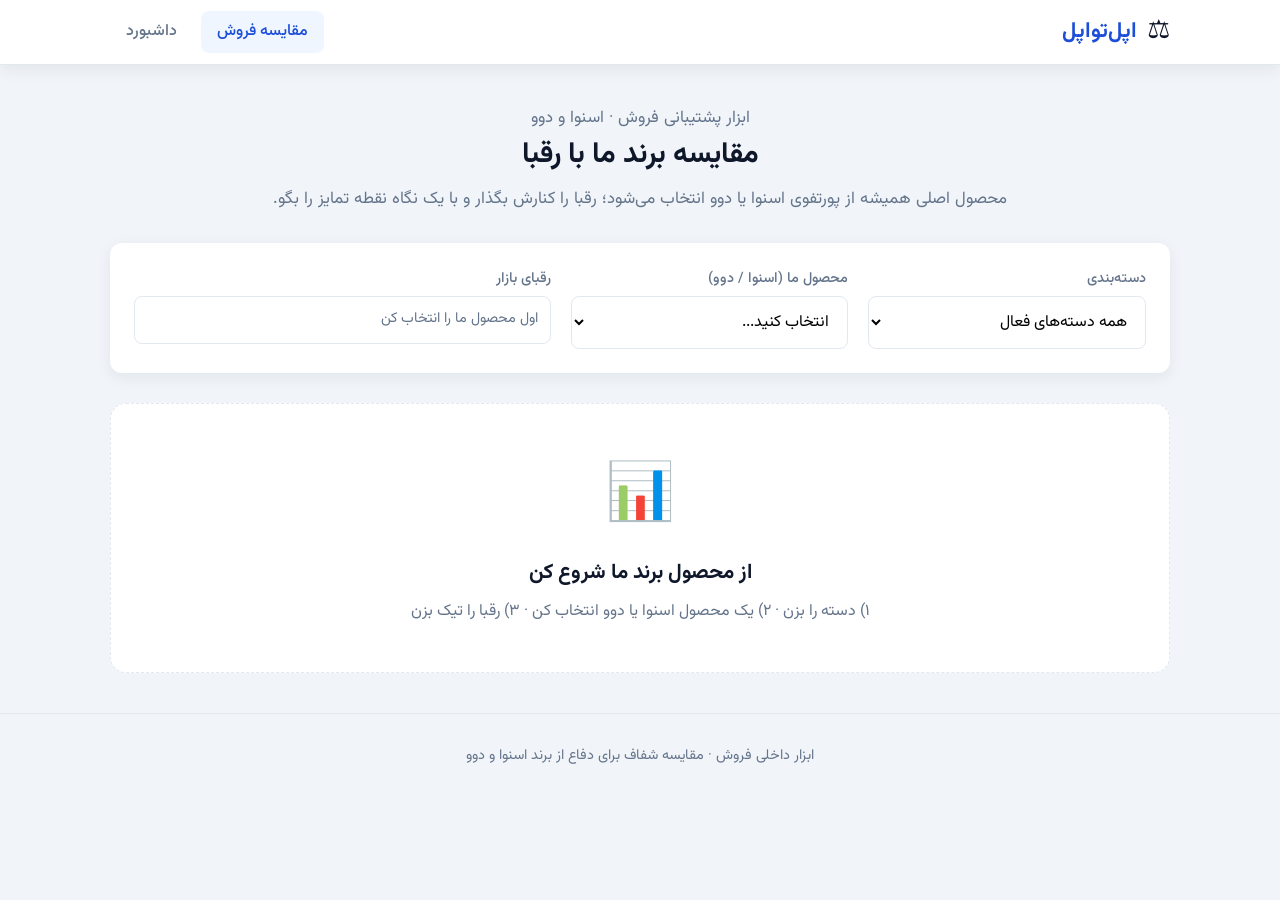
==== commit 4d7b1b55: "Wire app-business.js; fix broken PLACEHOLDER in part1" ====
--- a/index.html
+++ b/index.html
@@ -51,12 +51,12 @@
     <section id="emptyState" class="empty-state">
       <div class="empty-icon">📊</div>
       <h3>از محصول برند ما شروع کن</h3>
-      <p>۱) دسته را بزن &nbsp;·&nbsp; ۲) یک محصول اسنوا یا دوو انتخاب کن &nbsp;·&nbsp; ۳) رقبا را تیک بزن</p>
+      <p>۱) دسته را بزن · ۲) یک محصول اسنوا یا دوو انتخاب کن · ۳) رقبا را تیک بزن</p>
     </section>
   </main>
   <footer class="footer"><div class="container"><p>ابزار داخلی فروش · مقایسه شفاف برای دفاع از برند اسنوا و دوو</p></div></footer>
   <script src="js/digikala.js"></script>
-  <script src="js/app-part1.js"></script>
+  <script src="js/app-business.js"></script>
   <script src="js/ai.js"></script>
   <script src="js/app-part2.js"></script>
 </body>
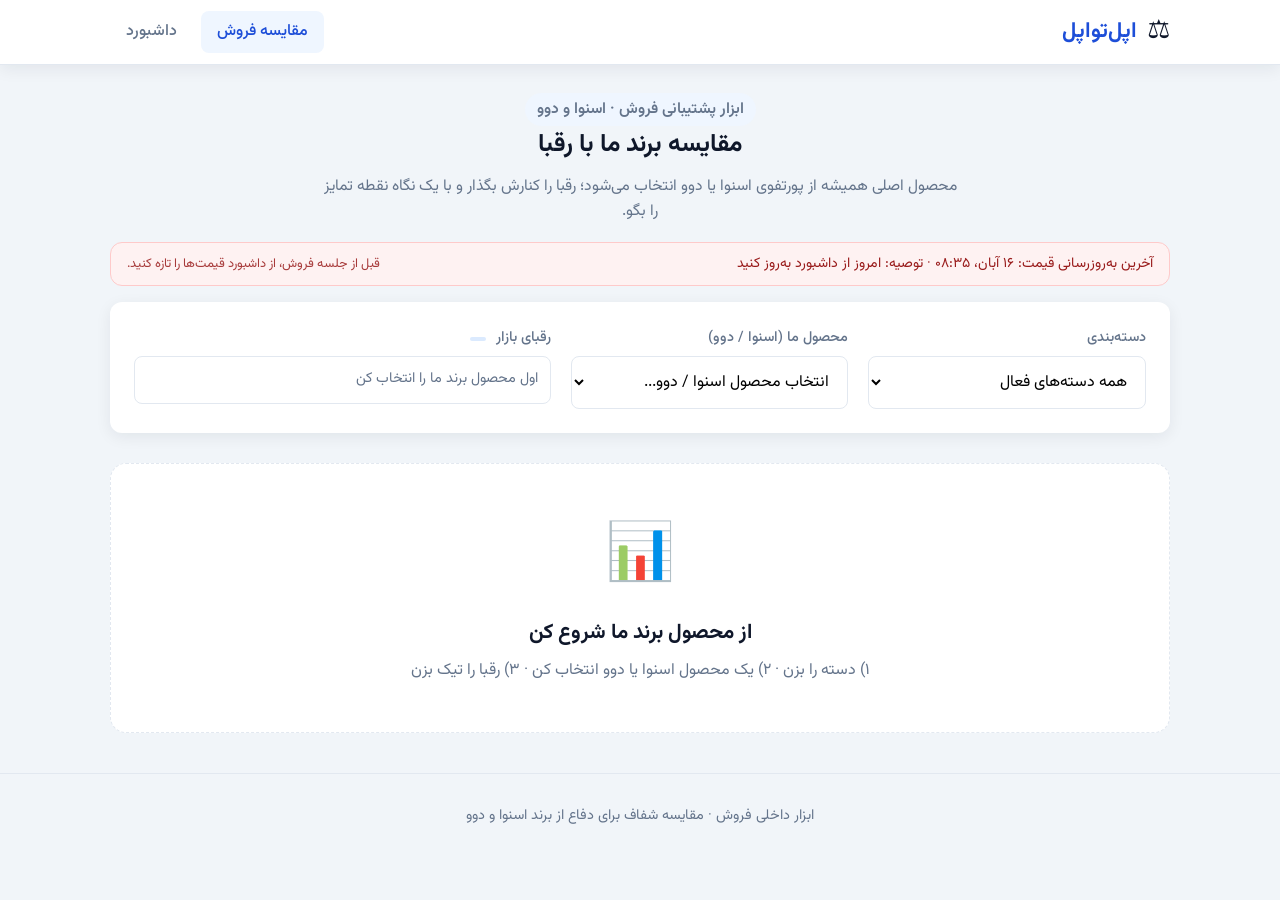
==== commit faaf60f3: "Cache-bust index.html scripts for Digikala fix" ====
--- a/index.html
+++ b/index.html
@@ -55,9 +55,10 @@
     </section>
   </main>
   <footer class="footer"><div class="container"><p>ابزار داخلی فروش · مقایسه شفاف برای دفاع از برند اسنوا و دوو</p></div></footer>
-  <script src="js/digikala.js"></script>
-  <script src="js/app-business.js"></script>
-  <script src="js/ai.js"></script>
-  <script src="js/app-part2.js"></script>
+  <script src="js/digikala.js?v=20261118b"></script>
+  <script src="js/app-business-a.js?v=20261118b"></script>
+  <script src="js/app-business-b.js?v=20261118b"></script>
+  <script src="js/ai.js?v=20261118b"></script>
+  <script src="js/app-part2.js?v=20261118b"></script>
 </body>
 </html>
--- a/css/compare.css
+++ b/css/compare.css
@@ -116,175 +116,142 @@
   display: flex;
   align-items: center;
   justify-content: center;
-  transition: background 0.15s, transform 0.15s;
   z-index: 1;
 }
-.cmp-remove:hover {
-  background: #fecaca;
-  transform: scale(1.08);
-}
+.cmp-remove:hover { background: #fecaca; transform: scale(1.08); }
 .cmp-img-wrap {
-  width: 96px;
-  height: 96px;
-  border-radius: 12px;
-  background: #f8fafc;
-  border: 1px solid #f1f5f9;
-  display: flex;
-  align-items: center;
-  justify-content: center;
-  overflow: hidden;
-}
-.cmp-img {
-  max-width: 88px;
-  max-height: 88px;
-  object-fit: contain;
-}
-.cmp-name {
-  font-size: 0.88rem;
-  font-weight: 600;
-  line-height: 1.45;
-  max-width: 100%;
-}
-.cmp-brand {
-  font-size: 0.78rem;
-  color: var(--text-muted, #64748b);
-}
+  width: 96px; height: 96px; border-radius: 12px; background: #f8fafc;
+  border: 1px solid #f1f5f9; display: flex; align-items: center; justify-content: center; overflow: hidden;
+}
+.cmp-img { max-width: 88px; max-height: 88px; object-fit: contain; }
+.cmp-name { font-size: 0.88rem; font-weight: 600; line-height: 1.45; max-width: 100%; }
+.cmp-brand { font-size: 0.78rem; color: var(--text-muted, #64748b); }
 .cmp-brand.ours {
-  color: #1d4ed8;
-  font-weight: 600;
-  background: #eff6ff;
-  padding: 2px 8px;
-  border-radius: 999px;
-}
-.cmp-price {
-  font-size: 0.95rem;
-  font-weight: 700;
-  color: var(--primary, #2563eb);
-}
-.cmp-updated {
-  font-size: 0.7rem;
-  color: var(--text-muted, #64748b);
-}
-.cmp-link {
-  font-size: 0.72rem;
-  color: var(--primary, #2563eb);
-  text-decoration: none;
-}
+  color: #1d4ed8; font-weight: 600; background: #eff6ff; padding: 2px 8px; border-radius: 999px;
+}
+.cmp-price { font-size: 0.95rem; font-weight: 700; color: var(--primary, #2563eb); }
+.cmp-updated { font-size: 0.7rem; color: var(--text-muted, #64748b); }
+.cmp-link { font-size: 0.72rem; color: var(--primary, #2563eb); text-decoration: none; }
 .cmp-link:hover { text-decoration: underline; }
 .btn-history {
-  border: 1px solid var(--border, #e2e8f0);
-  background: #f8fafc;
-  border-radius: 8px;
-  padding: 4px 10px;
-  font-size: 0.72rem;
-  cursor: pointer;
-  font-family: inherit;
+  border: 1px solid var(--border, #e2e8f0); background: #f8fafc; border-radius: 8px;
+  padding: 4px 10px; font-size: 0.72rem; cursor: pointer; font-family: inherit;
 }
 .btn-history:hover { background: #eef2ff; }
 
 .compare-table td.better { background: #ecfdf5; color: #065f46; font-weight: 500; }
 .compare-table td.worse { background: #fef2f2; color: #991b1b; }
 .compare-table td.equal { background: #fff; }
-.compare-table tbody tr:hover td.feat-col { background: #eef2ff; }
 
 .price-history-list { list-style: none; padding: 0; margin: 0; }
 .price-history-list li {
-  display: flex;
-  justify-content: space-between;
-  padding: 6px 0;
-  border-bottom: 1px solid #f1f5f9;
-  font-size: 0.9rem;
+  display: flex; justify-content: space-between; padding: 6px 0;
+  border-bottom: 1px solid #f1f5f9; font-size: 0.9rem;
 }
 
 .ai-box {
-  margin-top: 18px;
-  padding: 18px;
-  border-radius: var(--cmp-radius);
-  border: 1px solid #bfdbfe;
-  background: linear-gradient(180deg, #eff6ff 0%, #f8fafc 100%);
+  margin-top: 18px; padding: 18px; border-radius: var(--cmp-radius);
+  border: 1px solid #bfdbfe; background: linear-gradient(180deg, #eff6ff 0%, #f8fafc 100%);
 }
 .ai-box.hidden { display: none; }
-.ai-box-header {
-  display: flex;
-  justify-content: space-between;
-  align-items: center;
-  margin-bottom: 12px;
-  gap: 10px;
-  flex-wrap: wrap;
-}
-.ai-badge {
-  display: inline-flex;
-  align-items: center;
-  gap: 6px;
-  font-size: 0.75rem;
-  background: #dbeafe;
-  color: #1e40af;
-  padding: 3px 10px;
-  border-radius: 999px;
-  font-weight: 600;
-}
-.ai-text {
-  white-space: pre-wrap;
-  font-family: inherit;
-  font-size: 0.92rem;
-  line-height: 1.85;
-  background: #fff;
-  padding: 14px 16px;
-  border-radius: 10px;
-  border: 1px solid #e2e8f0;
-  max-height: 480px;
-  overflow: auto;
-}
-.ai-hint {
-  font-size: 0.8rem;
-  color: var(--text-muted, #64748b);
-  margin-top: 10px;
-}
 
 .compare-controls { align-items: stretch; }
 .competitors-box { min-height: 48px; max-height: 140px; }
 
-@media (max-width: 900px) {
-  :root { --cmp-feat-w: 110px; }
-  .compare-table thead th.product-col { min-width: 130px; }
-  .cmp-img-wrap { width: 80px; height: 80px; }
-  .cmp-img { max-width: 72px; max-height: 72px; }
-  .cmp-name { font-size: 0.82rem; }
-  .hero h2 { font-size: 1.4rem; }
+/* Business path */
+.hero-sales { text-align: center; padding: 28px 0 18px; }
+.hero-eyebrow {
+  display: inline-block; font-size: 0.8rem; font-weight: 600; color: var(--primary, #1d4ed8);
+  background: #eff6ff; padding: 4px 12px; border-radius: 999px; margin-bottom: 10px;
+}
+.hero-sales h2 { font-size: 1.55rem; margin-bottom: 8px; }
+.hero-sales p { color: var(--text-muted, #64748b); max-width: 640px; margin: 0 auto; font-size: 0.98rem; }
+
+.freshness-bar {
+  display: flex; flex-wrap: wrap; align-items: center; justify-content: space-between;
+  gap: 8px 16px; padding: 10px 16px; border-radius: 12px; margin-bottom: 16px;
+  font-size: 0.88rem; border: 1px solid var(--border, #e2e8f0); background: #fff;
+}
+.freshness-bar.fresh-ok { border-color: #a7f3d0; background: #ecfdf5; color: #065f46; }
+.freshness-bar.fresh-warn { border-color: #fde68a; background: #fffbeb; color: #92400e; }
+.freshness-bar.fresh-stale { border-color: #fecaca; background: #fef2f2; color: #991b1b; }
+.freshness-hint { font-size: 0.8rem; opacity: 0.85; }
+
+.comp-count {
+  display: inline-block; margin-right: 6px; font-size: 0.75rem; background: #dbeafe;
+  color: var(--primary, #1d4ed8); padding: 2px 8px; border-radius: 999px; font-weight: 600;
+}
+.view-toggle { display: inline-flex; gap: 4px; }
+.legend-inline { font-size: 0.78rem; color: var(--text-muted, #64748b); margin-right: 10px; }
+.legend-inline .lg {
+  display: inline-block; width: 10px; height: 10px; border-radius: 2px;
+  margin-left: 4px; vertical-align: middle;
+}
+.legend-inline .lg.better { background: #6ee7b7; }
+.legend-inline .lg.worse { background: #fca5a5; }
+
+.battle-card {
+  background: #fff; border: 1px solid var(--border, #e2e8f0); border-radius: 16px;
+  box-shadow: 0 4px 16px rgb(15 23 42 / 0.07); padding: 20px 22px; margin-bottom: 20px;
+}
+.battle-head {
+  display: grid; grid-template-columns: 1.1fr auto 1.4fr; gap: 16px;
+  align-items: center; margin-bottom: 20px;
+}
+.battle-ours {
+  text-align: center; padding: 16px;
+  background: linear-gradient(180deg, #eff6ff, #fff);
+  border: 1px solid #bfdbfe; border-radius: 14px;
+}
+.battle-tag {
+  display: inline-block; font-size: 0.72rem; font-weight: 700; background: #1d4ed8;
+  color: #fff; padding: 3px 10px; border-radius: 999px; margin-bottom: 8px;
+}
+.battle-ours img {
+  width: 88px; height: 88px; object-fit: contain; margin: 0 auto 8px; display: block;
+}
+.battle-ours h3 { font-size: 1rem; margin: 0 0 4px; }
+.battle-brand { font-size: 0.85rem; color: var(--text-muted, #64748b); }
+.battle-price { font-weight: 700; color: #1d4ed8; margin-top: 6px; }
+.battle-price.main { font-size: 1.15rem; }
+.battle-vs { font-weight: 800; color: var(--text-muted, #64748b); text-align: center; font-size: 0.9rem; }
+.battle-rivals { display: flex; flex-direction: column; gap: 10px; }
+.battle-rival {
+  display: flex; gap: 12px; align-items: center; padding: 10px 12px;
+  background: #f8fafc; border: 1px solid var(--border, #e2e8f0); border-radius: 12px;
+}
+.battle-rival img {
+  width: 48px; height: 48px; object-fit: contain; background: #fff; border-radius: 8px;
+}
+.battle-rival .muted { font-size: 0.8rem; color: var(--text-muted, #64748b); }
+.battle-section-title { font-size: 0.95rem; margin: 0 0 10px; color: #334155; }
+.battle-points { margin: 0 0 16px; padding-right: 20px; }
+.battle-points li { margin-bottom: 10px; }
+.battle-points li strong { display: block; font-size: 0.92rem; margin-bottom: 2px; }
+.battle-points li span { font-size: 0.86rem; color: var(--text-muted, #64748b); }
+.battle-script {
+  background: #0f172a; color: #e2e8f0; border-radius: 12px; padding: 14px 16px;
+}
+.battle-script-label {
+  font-size: 0.72rem; font-weight: 700; letter-spacing: 0.04em; color: #94a3b8; margin-bottom: 6px;
+}
+.battle-script p { margin: 0; font-size: 0.92rem; line-height: 1.7; color: #f8fafc; }
+
+@media (max-width: 800px) {
+  .battle-head { grid-template-columns: 1fr; }
+  .battle-vs { padding: 4px 0; }
 }
 
 @media (max-width: 640px) {
-  :root { --cmp-feat-w: 92px; }
   .compare-controls { flex-direction: column; gap: 12px; }
   .select-group { min-width: 0; width: 100%; }
-  .compare-table th,
-  .compare-table td { padding: 8px 6px; font-size: 0.82rem; }
-  .compare-table thead th.product-col { min-width: 120px; }
-  .cmp-img-wrap { width: 64px; height: 64px; }
-  .cmp-img { max-width: 56px; max-height: 56px; }
-  .cmp-remove { width: 24px; height: 24px; font-size: 0.95rem; top: -4px; }
-  .cmp-price { font-size: 0.85rem; }
-  .hero { padding: 24px 0 16px; }
-  .hero h2 { font-size: 1.2rem; }
-  .hero p { font-size: 0.92rem; }
-  .header .container { height: auto; min-height: 56px; padding: 10px 16px; flex-wrap: wrap; gap: 8px; }
-  .logo h1 { font-size: 1.1rem; }
-  nav a { padding: 6px 10px; font-size: 0.85rem; }
-  .ai-text { font-size: 0.85rem; padding: 12px; }
-}
-
-@media (min-width: 1400px) {
-  .container { max-width: 1280px; }
-  .compare-table thead th.product-col { min-width: 180px; }
-  .cmp-img-wrap { width: 110px; height: 110px; }
-  .cmp-img { max-width: 100px; max-height: 100px; }
-  .cmp-name { font-size: 0.95rem; }
 }
 
 @media print {
-  .header, .footer, .compare-controls, .hero, .compare-toolbar,
-  .btn-history, .cmp-link, .cmp-remove, nav, .ai-hint { display: none !important; }
-  .compare-table-wrap { border: none; overflow: visible; box-shadow: none; }
-  .compare-table { min-width: 0; }
+  .header, .footer, .compare-controls, .hero, .freshness-bar, .compare-toolbar .right,
+  .btn-history, .cmp-link, .cmp-remove, nav { display: none !important; }
+  .battle-card { box-shadow: none; border: 1px solid #ccc; }
+  #fullWrap.hidden { display: none !important; }
+  #battleWrap { display: block !important; }
   body { background: #fff; }
 }
